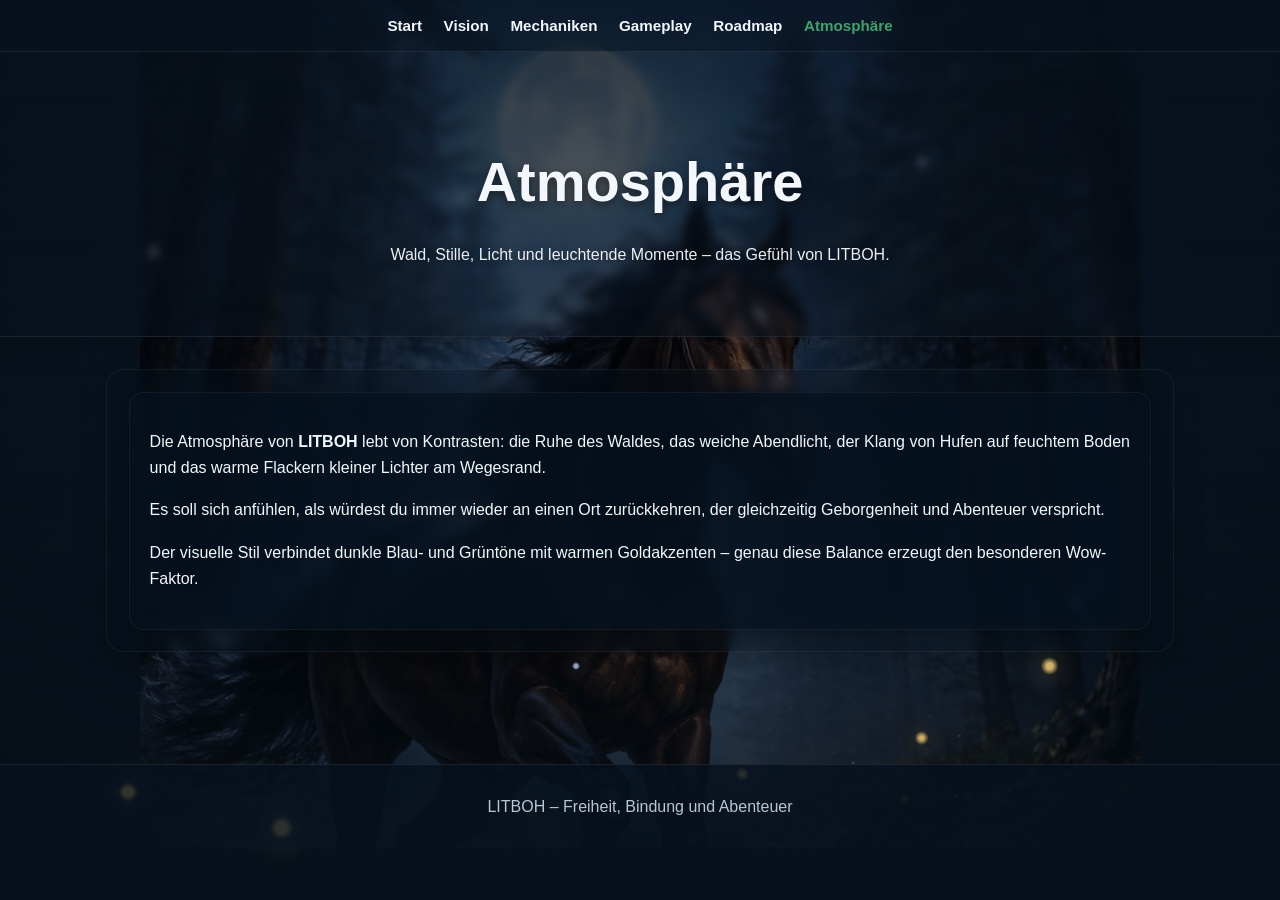
==== docs/atmosphaere.html @ df98fb60 "Add files via upload" ====
<!DOCTYPE html>
<html lang="de">
<head>
<meta charset="UTF-8">
<meta name="viewport" content="width=device-width, initial-scale=1.0">
<title>LITBOH – Atmosphäre</title>
<style>

:root {
  --accent: #3fa46a;
  --accent-hover: #2d7a4e;
  --text: #f3f7fb;
  --muted: #b7c6d3;
  --surface: rgba(7, 18, 30, 0.68);
  --surface-strong: rgba(7, 18, 30, 0.82);
  --border: rgba(255,255,255,0.08);
}

* { box-sizing: border-box; }
html, body { margin: 0; min-height: 100%; }
html { background: #07111b; }
body {
  font-family: "Segoe UI", Tahoma, Geneva, Verdana, sans-serif;
  color: var(--text);
  line-height: 1.65;
  position: relative;
  overflow-x: hidden;
  background:
    linear-gradient(rgba(6,14,22,0.22), rgba(6,14,22,0.72)),
    url("46186d34-40a3-486b-9bfc-bcadb65a34c5.png") center 12% / min(1000px, 92vw) auto no-repeat fixed,
    radial-gradient(circle at center, #102238 0%, #07111b 100%);
}

body::before {
  content: "";
  position: fixed;
  inset: 0;
  pointer-events: none;
  z-index: 0;
  background:
    radial-gradient(circle at 12% 28%, rgba(255,255,255,0.95) 0 1.8px, transparent 4px),
    radial-gradient(circle at 72% 18%, rgba(220,235,255,0.95) 0 2px, transparent 5px),
    radial-gradient(circle at 45% 74%, rgba(180,210,255,0.85) 0 1.8px, transparent 4px),
    radial-gradient(circle at 24% 63%, rgba(255,255,255,0.8) 0 1.5px, transparent 4px),
    radial-gradient(circle at 84% 67%, rgba(170,205,255,0.8) 0 2px, transparent 5px),
    radial-gradient(circle at 61% 42%, rgba(255,255,255,0.75) 0 1.5px, transparent 4px),
    radial-gradient(circle at 36% 22%, rgba(210,230,255,0.65) 0 1.5px, transparent 4px);
  filter: drop-shadow(0 0 10px rgba(220,235,255,0.7));
  animation: starsFloat 16s linear infinite alternate;
}

body::after {
  content: "";
  position: fixed;
  inset: 0;
  pointer-events: none;
  z-index: 0;
  background:
    radial-gradient(circle at 10% 88%, rgba(255,215,120,0.95) 0 4px, transparent 10px),
    radial-gradient(circle at 82% 74%, rgba(255,215,120,0.9) 0 3px, transparent 9px),
    radial-gradient(circle at 72% 82%, rgba(255,215,120,0.78) 0 2px, transparent 7px),
    radial-gradient(circle at 22% 92%, rgba(255,215,120,0.85) 0 5px, transparent 12px),
    radial-gradient(circle at 58% 86%, rgba(255,215,120,0.75) 0 2px, transparent 7px);
  filter: blur(0.2px) drop-shadow(0 0 14px rgba(255,200,90,0.8));
  animation: fireflies 7s ease-in-out infinite alternate;
}

@keyframes starsFloat {
  from { transform: translateY(0px); }
  to   { transform: translateY(-18px); }
}
@keyframes fireflies {
  0% { opacity: .55; }
  50% { opacity: 1; }
  100% { opacity: .7; }
}

nav, header, main, footer { position: relative; z-index: 1; }
nav {
  display: flex;
  flex-wrap: wrap;
  justify-content: center;
  gap: 1.35rem;
  background: rgba(8,18,30,.84);
  backdrop-filter: blur(7px);
  -webkit-backdrop-filter: blur(7px);
  padding: .8rem 1rem;
  position: sticky;
  top: 0;
  z-index: 50;
  border-bottom: 1px solid var(--border);
}
nav a {
  color: var(--text);
  text-decoration: none;
  font-weight: 600;
  font-size: .95rem;
  transition: color .2s ease;
}
nav a:hover, nav a.active { color: var(--accent); }

header {
  text-align: center;
  padding: 5.3rem 1rem 4.2rem;
  background: linear-gradient(to bottom, rgba(8,18,30,.72), rgba(8,18,30,.42));
  backdrop-filter: blur(5px);
  -webkit-backdrop-filter: blur(5px);
  border-bottom: 1px solid var(--border);
  box-shadow: 0 10px 28px rgba(0,0,0,.22);
}
header h1 {
  margin: 0;
  font-size: clamp(2.4rem, 5vw, 3.5rem);
  text-shadow: 0 3px 10px rgba(0,0,0,.55);
}
header p {
  margin: .85rem auto 0;
  max-width: 760px;
  opacity: .96;
  text-shadow: 0 2px 8px rgba(0,0,0,.55);
}
.btn {
  display: inline-block;
  background: var(--accent);
  color: #fff;
  padding: .75rem 1.35rem;
  border-radius: 9px;
  font-weight: 700;
  text-decoration: none;
  transition: background-color .2s ease, transform .2s ease;
}
.btn:hover { background: var(--accent-hover); transform: translateY(-1px); }
.header-actions { margin-top: 1.25rem; }

main {
  max-width: 1100px;
  margin: 0 auto;
  padding: 2rem 1rem 3rem;
}
.section {
  margin-bottom: 2rem;
  background: rgba(8,18,30,.36);
  border: 1px solid rgba(255,255,255,.06);
  border-radius: 18px;
  padding: 1.35rem;
  backdrop-filter: blur(6px);
  -webkit-backdrop-filter: blur(6px);
  box-shadow: 0 10px 30px rgba(0,0,0,.22);
}
.section h2 {
  margin: 0 0 1rem;
  text-shadow: 0 2px 8px rgba(0,0,0,.45);
}
.card {
  background: var(--surface);
  border: 1px solid rgba(255,255,255,.05);
  border-radius: 14px;
  padding: 1.25rem;
  box-shadow: 0 8px 24px rgba(0,0,0,.32);
  margin-bottom: 1rem;
  backdrop-filter: blur(8px);
  -webkit-backdrop-filter: blur(8px);
}
.card:last-child { margin-bottom: 0; }
.card h3 { margin-top: 0; }
.muted { color: var(--muted); }
.list-tight { margin: 0; padding-left: 1.2rem; }
.list-tight li { margin: .35rem 0; }
footer {
  background: var(--surface-strong);
  color: var(--muted);
  padding: 1.8rem 1rem;
  text-align: center;
  margin-top: 2rem;
  border-top: 1px solid var(--border);
}

@media (max-width: 700px) {
  body {
    background:
      linear-gradient(rgba(6,14,22,0.22), rgba(6,14,22,0.78)),
      url("46186d34-40a3-486b-9bfc-bcadb65a34c5.png") center 10% / 95vw auto no-repeat scroll,
      radial-gradient(circle at center, #102238 0%, #07111b 100%);
  }
  nav { gap: .9rem; font-size: .9rem; }
  header { padding: 4.2rem 1rem 3.4rem; }
  .section { padding: 1rem; }
  .card { padding: 1rem; }
}

</style>
</head>
<body>

<nav>
<a href="index.html" >Start</a>
<a href="vision.html" >Vision</a>
<a href="mechaniken.html" >Mechaniken</a>
<a href="gameplay-loop.html" >Gameplay</a>
<a href="roadmap.html" >Roadmap</a>
<a href="atmosphaere.html" class="active">Atmosphäre</a>
</nav>
<header>
  <h1>Atmosphäre</h1>
  <p>Wald, Stille, Licht und leuchtende Momente – das Gefühl von LITBOH.</p>
  
</header>
<main>
<section class="section"><div class="card">
<p>Die Atmosphäre von <strong>LITBOH</strong> lebt von Kontrasten: die Ruhe des Waldes, das weiche Abendlicht, der Klang von Hufen auf feuchtem Boden und das warme Flackern kleiner Lichter am Wegesrand.</p>
<p>Es soll sich anfühlen, als würdest du immer wieder an einen Ort zurückkehren, der gleichzeitig Geborgenheit und Abenteuer verspricht.</p>
<p>Der visuelle Stil verbindet dunkle Blau- und Grüntöne mit warmen Goldakzenten – genau diese Balance erzeugt den besonderen Wow-Faktor.</p>
</div></section>
</main>
<footer>LITBOH – Freiheit, Bindung und Abenteuer</footer>
</body>
</html>
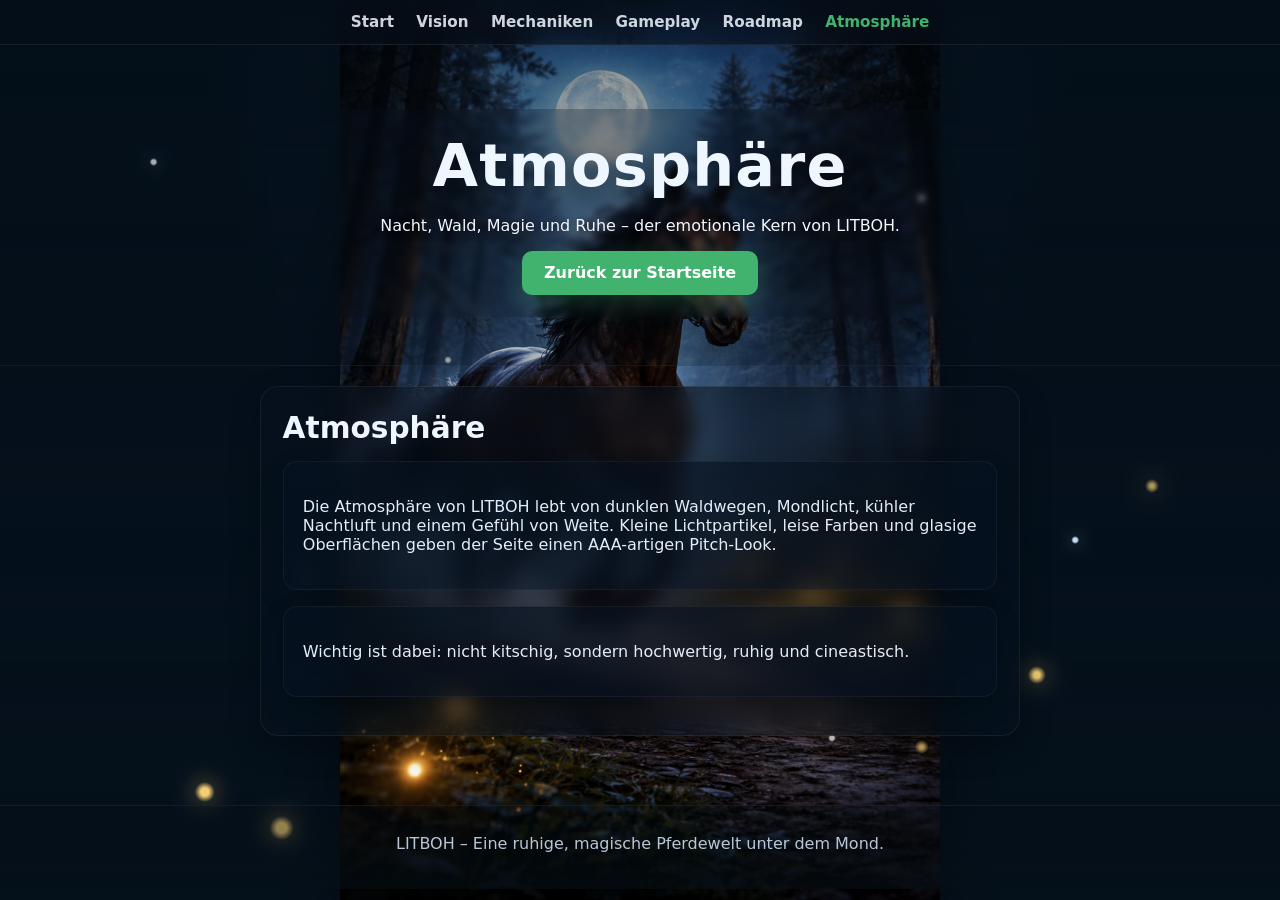
==== commit 1c0669d9: "Add files via upload" ====
--- a/docs/atmosphaere.html
+++ b/docs/atmosphaere.html
@@ -5,213 +5,191 @@
 <meta name="viewport" content="width=device-width, initial-scale=1.0">
 <title>LITBOH – Atmosphäre</title>
 <style>
-
-:root {
-  --accent: #3fa46a;
-  --accent-hover: #2d7a4e;
-  --text: #f3f7fb;
-  --muted: #b7c6d3;
-  --surface: rgba(7, 18, 30, 0.68);
-  --surface-strong: rgba(7, 18, 30, 0.82);
-  --border: rgba(255,255,255,0.08);
+:root{
+  --bg-top:#04101d;
+  --bg-bottom:#071726;
+  --panel:rgba(7,18,30,.62);
+  --panel-strong:rgba(7,18,30,.78);
+  --line:rgba(255,255,255,.08);
+  --text:#eef6ff;
+  --muted:#b8c7d7;
+  --accent:#41b36f;
+  --accent-hover:#32915a;
+  --glow:rgba(180,220,255,.35);
 }
-
-* { box-sizing: border-box; }
-html, body { margin: 0; min-height: 100%; }
-html { background: #07111b; }
-body {
-  font-family: "Segoe UI", Tahoma, Geneva, Verdana, sans-serif;
-  color: var(--text);
-  line-height: 1.65;
-  position: relative;
-  overflow-x: hidden;
+*{box-sizing:border-box}
+html,body{margin:0;padding:0;min-height:100%}
+body{
+  font-family:"Segoe UI",system-ui,-apple-system,sans-serif;
+  color:var(--text);
   background:
-    linear-gradient(rgba(6,14,22,0.22), rgba(6,14,22,0.72)),
-    url("46186d34-40a3-486b-9bfc-bcadb65a34c5.png") center 12% / min(1000px, 92vw) auto no-repeat fixed,
-    radial-gradient(circle at center, #102238 0%, #07111b 100%);
+    radial-gradient(ellipse at top, rgba(33,69,111,.30), transparent 48%),
+    linear-gradient(180deg,var(--bg-top) 0%, var(--bg-bottom) 100%);
+  overflow-x:hidden;
+  position:relative;
 }
-
-body::before {
-  content: "";
-  position: fixed;
-  inset: 0;
-  pointer-events: none;
-  z-index: 0;
+/* deep forest atmosphere */
+body::before{
+  content:"";
+  position:fixed;
+  inset:0;
+  pointer-events:none;
+  z-index:-3;
   background:
-    radial-gradient(circle at 12% 28%, rgba(255,255,255,0.95) 0 1.8px, transparent 4px),
-    radial-gradient(circle at 72% 18%, rgba(220,235,255,0.95) 0 2px, transparent 5px),
-    radial-gradient(circle at 45% 74%, rgba(180,210,255,0.85) 0 1.8px, transparent 4px),
-    radial-gradient(circle at 24% 63%, rgba(255,255,255,0.8) 0 1.5px, transparent 4px),
-    radial-gradient(circle at 84% 67%, rgba(170,205,255,0.8) 0 2px, transparent 5px),
-    radial-gradient(circle at 61% 42%, rgba(255,255,255,0.75) 0 1.5px, transparent 4px),
-    radial-gradient(circle at 36% 22%, rgba(210,230,255,0.65) 0 1.5px, transparent 4px);
-  filter: drop-shadow(0 0 10px rgba(220,235,255,0.7));
-  animation: starsFloat 16s linear infinite alternate;
+    radial-gradient(circle at 50% 18%, rgba(190,220,255,.22), transparent 18%),
+    radial-gradient(circle at 50% 62%, rgba(120,170,235,.11), transparent 28%),
+    linear-gradient(180deg, rgba(0,0,0,.06), rgba(0,0,0,.30));
 }
-
-body::after {
-  content: "";
-  position: fixed;
-  inset: 0;
-  pointer-events: none;
-  z-index: 0;
+/* horse artwork shown fully, not cropped */
+body::after{
+  content:"";
+  position:fixed;
+  inset:0;
+  pointer-events:none;
+  z-index:-2;
   background:
-    radial-gradient(circle at 10% 88%, rgba(255,215,120,0.95) 0 4px, transparent 10px),
-    radial-gradient(circle at 82% 74%, rgba(255,215,120,0.9) 0 3px, transparent 9px),
-    radial-gradient(circle at 72% 82%, rgba(255,215,120,0.78) 0 2px, transparent 7px),
-    radial-gradient(circle at 22% 92%, rgba(255,215,120,0.85) 0 5px, transparent 12px),
-    radial-gradient(circle at 58% 86%, rgba(255,215,120,0.75) 0 2px, transparent 7px);
-  filter: blur(0.2px) drop-shadow(0 0 14px rgba(255,200,90,0.8));
-  animation: fireflies 7s ease-in-out infinite alternate;
+    url("46186d34-40a3-486b-9bfc-bcadb65a34c5.png") center top / contain no-repeat;
+  opacity:.98;
+  filter: drop-shadow(0 18px 30px rgba(0,0,0,.45));
 }
-
-@keyframes starsFloat {
-  from { transform: translateY(0px); }
-  to   { transform: translateY(-18px); }
+/* stars */
+html::before,
+html::after{
+  content:"";
+  position:fixed;
+  inset:0;
+  pointer-events:none;
+  z-index:-1;
 }
-@keyframes fireflies {
-  0% { opacity: .55; }
-  50% { opacity: 1; }
-  100% { opacity: .7; }
+html::before{
+  background:
+    radial-gradient(circle at 12% 18%, rgba(255,255,255,.95) 0 2px, transparent 4px),
+    radial-gradient(circle at 24% 64%, rgba(210,232,255,.95) 0 2px, transparent 4px),
+    radial-gradient(circle at 72% 22%, rgba(255,255,255,.95) 0 2px, transparent 4px),
+    radial-gradient(circle at 84% 60%, rgba(210,232,255,.95) 0 2px, transparent 4px),
+    radial-gradient(circle at 65% 82%, rgba(255,255,255,.9) 0 2px, transparent 4px),
+    radial-gradient(circle at 35% 40%, rgba(255,255,255,.75) 0 1.5px, transparent 4px);
+  filter:drop-shadow(0 0 8px rgba(220,235,255,.65));
+  animation:starsDrift 14s ease-in-out infinite alternate;
 }
-
-nav, header, main, footer { position: relative; z-index: 1; }
-nav {
-  display: flex;
-  flex-wrap: wrap;
-  justify-content: center;
-  gap: 1.35rem;
-  background: rgba(8,18,30,.84);
-  backdrop-filter: blur(7px);
-  -webkit-backdrop-filter: blur(7px);
-  padding: .8rem 1rem;
-  position: sticky;
-  top: 0;
-  z-index: 50;
-  border-bottom: 1px solid var(--border);
+html::after{
+  background:
+    radial-gradient(circle at 16% 88%, rgba(255,215,120,.95) 0 4px, transparent 10px),
+    radial-gradient(circle at 81% 75%, rgba(255,215,120,.9) 0 3px, transparent 9px),
+    radial-gradient(circle at 72% 83%, rgba(255,215,120,.75) 0 2px, transparent 7px),
+    radial-gradient(circle at 22% 92%, rgba(255,215,120,.85) 0 5px, transparent 12px),
+    radial-gradient(circle at 90% 54%, rgba(255,215,120,.65) 0 2px, transparent 7px);
+  filter: blur(.15px) drop-shadow(0 0 12px rgba(255,210,110,.9));
+  animation:fireflies 6.5s ease-in-out infinite alternate;
 }
-nav a {
-  color: var(--text);
-  text-decoration: none;
-  font-weight: 600;
-  font-size: .95rem;
-  transition: color .2s ease;
+@keyframes starsDrift{from{transform:translateY(0)}to{transform:translateY(-18px)}}
+@keyframes fireflies{0%{opacity:.55}50%{opacity:1}100%{opacity:.72}}
+nav{
+  position:sticky;top:0;z-index:20;
+  display:flex;justify-content:center;gap:1.4rem;flex-wrap:wrap;
+  padding:.8rem 1rem;
+  background:linear-gradient(180deg, rgba(5,14,24,.88), rgba(5,14,24,.72));
+  backdrop-filter:blur(10px);
+  border-bottom:1px solid var(--line);
 }
-nav a:hover, nav a.active { color: var(--accent); }
-
-header {
-  text-align: center;
-  padding: 5.3rem 1rem 4.2rem;
-  background: linear-gradient(to bottom, rgba(8,18,30,.72), rgba(8,18,30,.42));
-  backdrop-filter: blur(5px);
-  -webkit-backdrop-filter: blur(5px);
-  border-bottom: 1px solid var(--border);
-  box-shadow: 0 10px 28px rgba(0,0,0,.22);
+nav a{color:var(--text);text-decoration:none;font-weight:700;font-size:.95rem;opacity:.86}
+nav a.active,nav a:hover{color:var(--accent);opacity:1}
+header{
+  position:relative;z-index:1;
+  min-height:34svh;
+  display:flex;align-items:center;justify-content:center;
+  text-align:center;
+  padding:4rem 1rem 3rem;
+  background:linear-gradient(180deg, rgba(6,16,24,.36), rgba(6,16,24,.22));
+  border-bottom:1px solid rgba(255,255,255,.05);
 }
-header h1 {
-  margin: 0;
-  font-size: clamp(2.4rem, 5vw, 3.5rem);
-  text-shadow: 0 3px 10px rgba(0,0,0,.55);
+.hero-inner{
+  width:min(760px, 92vw);
+  padding:1.4rem 1rem;
+  border-radius:18px;
+  background:linear-gradient(180deg, rgba(7,18,30,.28), rgba(7,18,30,.14));
+  backdrop-filter:blur(3px);
 }
-header p {
-  margin: .85rem auto 0;
-  max-width: 760px;
-  opacity: .96;
-  text-shadow: 0 2px 8px rgba(0,0,0,.55);
+header h1{margin:0;font-size:clamp(2.3rem,4.6vw,4rem);letter-spacing:.02em;text-shadow:0 6px 24px rgba(0,0,0,.46)}
+header p{margin:1rem auto 0;max-width:780px;color:#f2f7fd;text-shadow:0 2px 8px rgba(0,0,0,.55)}
+.btn{
+  display:inline-block;margin-top:1rem;padding:.78rem 1.35rem;border-radius:10px;
+  background:var(--accent);color:#fff;text-decoration:none;font-weight:700;
+  box-shadow:0 8px 24px rgba(65,179,111,.26);
 }
-.btn {
-  display: inline-block;
-  background: var(--accent);
-  color: #fff;
-  padding: .75rem 1.35rem;
-  border-radius: 9px;
-  font-weight: 700;
-  text-decoration: none;
-  transition: background-color .2s ease, transform .2s ease;
+.btn:hover{background:var(--accent-hover)}
+main{position:relative;z-index:1;max-width:1160px;margin:0 auto;padding:1.25rem 1rem 3rem}
+.section{
+  margin:0 auto 1.35rem;
+  width:min(760px, 96vw);
+  background:linear-gradient(180deg, rgba(7,18,30,.58), rgba(7,18,30,.48));
+  border:1px solid rgba(255,255,255,.06);
+  border-radius:18px;
+  padding:1.35rem;
+  backdrop-filter:blur(10px);
+  box-shadow:0 12px 30px rgba(0,0,0,.28);
 }
-.btn:hover { background: var(--accent-hover); transform: translateY(-1px); }
-.header-actions { margin-top: 1.25rem; }
-
-main {
-  max-width: 1100px;
-  margin: 0 auto;
-  padding: 2rem 1rem 3rem;
+.section h2{margin:.1rem 0 1rem;font-size:1.85rem}
+.card{
+  background:linear-gradient(180deg, rgba(6,18,32,.66), rgba(6,18,32,.56));
+  border:1px solid rgba(255,255,255,.05);
+  border-radius:14px;
+  padding:1.2rem;
+  margin-bottom:1rem;
+  box-shadow:0 10px 24px rgba(0,0,0,.22);
 }
-.section {
-  margin-bottom: 2rem;
-  background: rgba(8,18,30,.36);
-  border: 1px solid rgba(255,255,255,.06);
-  border-radius: 18px;
-  padding: 1.35rem;
-  backdrop-filter: blur(6px);
-  -webkit-backdrop-filter: blur(6px);
-  box-shadow: 0 10px 30px rgba(0,0,0,.22);
+.card h3{margin:.1rem 0 .55rem}
+.card p, .section p, .section li{color:var(--text);opacity:.96}
+.lead{color:var(--muted)}
+footer{
+  position:relative;z-index:1;
+  text-align:center;padding:1.75rem 1rem 2.25rem;color:var(--muted);
+  background:linear-gradient(180deg, rgba(6,16,24,.28), rgba(6,16,24,.56));
+  border-top:1px solid rgba(255,255,255,.05);
 }
-.section h2 {
-  margin: 0 0 1rem;
-  text-shadow: 0 2px 8px rgba(0,0,0,.45);
+.list{padding-left:1.2rem;margin:.5rem 0}
+@media (max-width: 900px){
+  body::after{background-position:center 44px;background-size:min(118vw, 780px) auto;opacity:.95}
+  header{min-height:30svh;padding-top:3.4rem}
 }
-.card {
-  background: var(--surface);
-  border: 1px solid rgba(255,255,255,.05);
-  border-radius: 14px;
-  padding: 1.25rem;
-  box-shadow: 0 8px 24px rgba(0,0,0,.32);
-  margin-bottom: 1rem;
-  backdrop-filter: blur(8px);
-  -webkit-backdrop-filter: blur(8px);
+@media (max-width: 700px){
+  body::after{
+    background-position:center 58px;
+    background-size:112vw auto;
+    opacity:.96;
+  }
+  nav{gap:.85rem;font-size:.88rem}
+  header{padding:3rem .9rem 2rem;min-height:28svh}
+  .hero-inner{padding:1rem .8rem}
+  .section{width:min(94vw,760px);padding:1rem}
 }
-.card:last-child { margin-bottom: 0; }
-.card h3 { margin-top: 0; }
-.muted { color: var(--muted); }
-.list-tight { margin: 0; padding-left: 1.2rem; }
-.list-tight li { margin: .35rem 0; }
-footer {
-  background: var(--surface-strong);
-  color: var(--muted);
-  padding: 1.8rem 1rem;
-  text-align: center;
-  margin-top: 2rem;
-  border-top: 1px solid var(--border);
-}
-
-@media (max-width: 700px) {
-  body {
-    background:
-      linear-gradient(rgba(6,14,22,0.22), rgba(6,14,22,0.78)),
-      url("46186d34-40a3-486b-9bfc-bcadb65a34c5.png") center 10% / 95vw auto no-repeat scroll,
-      radial-gradient(circle at center, #102238 0%, #07111b 100%);
-  }
-  nav { gap: .9rem; font-size: .9rem; }
-  header { padding: 4.2rem 1rem 3.4rem; }
-  .section { padding: 1rem; }
-  .card { padding: 1rem; }
-}
-
 </style>
 </head>
 <body>
-
 <nav>
-<a href="index.html" >Start</a>
-<a href="vision.html" >Vision</a>
-<a href="mechaniken.html" >Mechaniken</a>
-<a href="gameplay-loop.html" >Gameplay</a>
-<a href="roadmap.html" >Roadmap</a>
+<a href="index.html" class="">Start</a>
+<a href="vision.html" class="">Vision</a>
+<a href="mechaniken.html" class="">Mechaniken</a>
+<a href="gameplay-loop.html" class="">Gameplay</a>
+<a href="roadmap.html" class="">Roadmap</a>
 <a href="atmosphaere.html" class="active">Atmosphäre</a>
 </nav>
 <header>
-  <h1>Atmosphäre</h1>
-  <p>Wald, Stille, Licht und leuchtende Momente – das Gefühl von LITBOH.</p>
-  
+  <div class="hero-inner">
+    <h1>Atmosphäre</h1>
+    <p>Nacht, Wald, Magie und Ruhe – der emotionale Kern von LITBOH.</p>
+    <a href="index.html" class="btn">Zurück zur Startseite</a>
+  </div>
 </header>
 <main>
-<section class="section"><div class="card">
-<p>Die Atmosphäre von <strong>LITBOH</strong> lebt von Kontrasten: die Ruhe des Waldes, das weiche Abendlicht, der Klang von Hufen auf feuchtem Boden und das warme Flackern kleiner Lichter am Wegesrand.</p>
-<p>Es soll sich anfühlen, als würdest du immer wieder an einen Ort zurückkehren, der gleichzeitig Geborgenheit und Abenteuer verspricht.</p>
-<p>Der visuelle Stil verbindet dunkle Blau- und Grüntöne mit warmen Goldakzenten – genau diese Balance erzeugt den besonderen Wow-Faktor.</p>
-</div></section>
+
+<section class="section">
+  <h2>Atmosphäre</h2>
+  <div class="card"><p>Die Atmosphäre von LITBOH lebt von dunklen Waldwegen, Mondlicht, kühler Nachtluft und einem Gefühl von Weite. Kleine Lichtpartikel, leise Farben und glasige Oberflächen geben der Seite einen AAA-artigen Pitch-Look.</p></div>
+  <div class="card"><p>Wichtig ist dabei: nicht kitschig, sondern hochwertig, ruhig und cineastisch.</p></div>
+</section>
+
 </main>
-<footer>LITBOH – Freiheit, Bindung und Abenteuer</footer>
+<footer>LITBOH – Eine ruhige, magische Pferdewelt unter dem Mond.</footer>
 </body>
 </html>
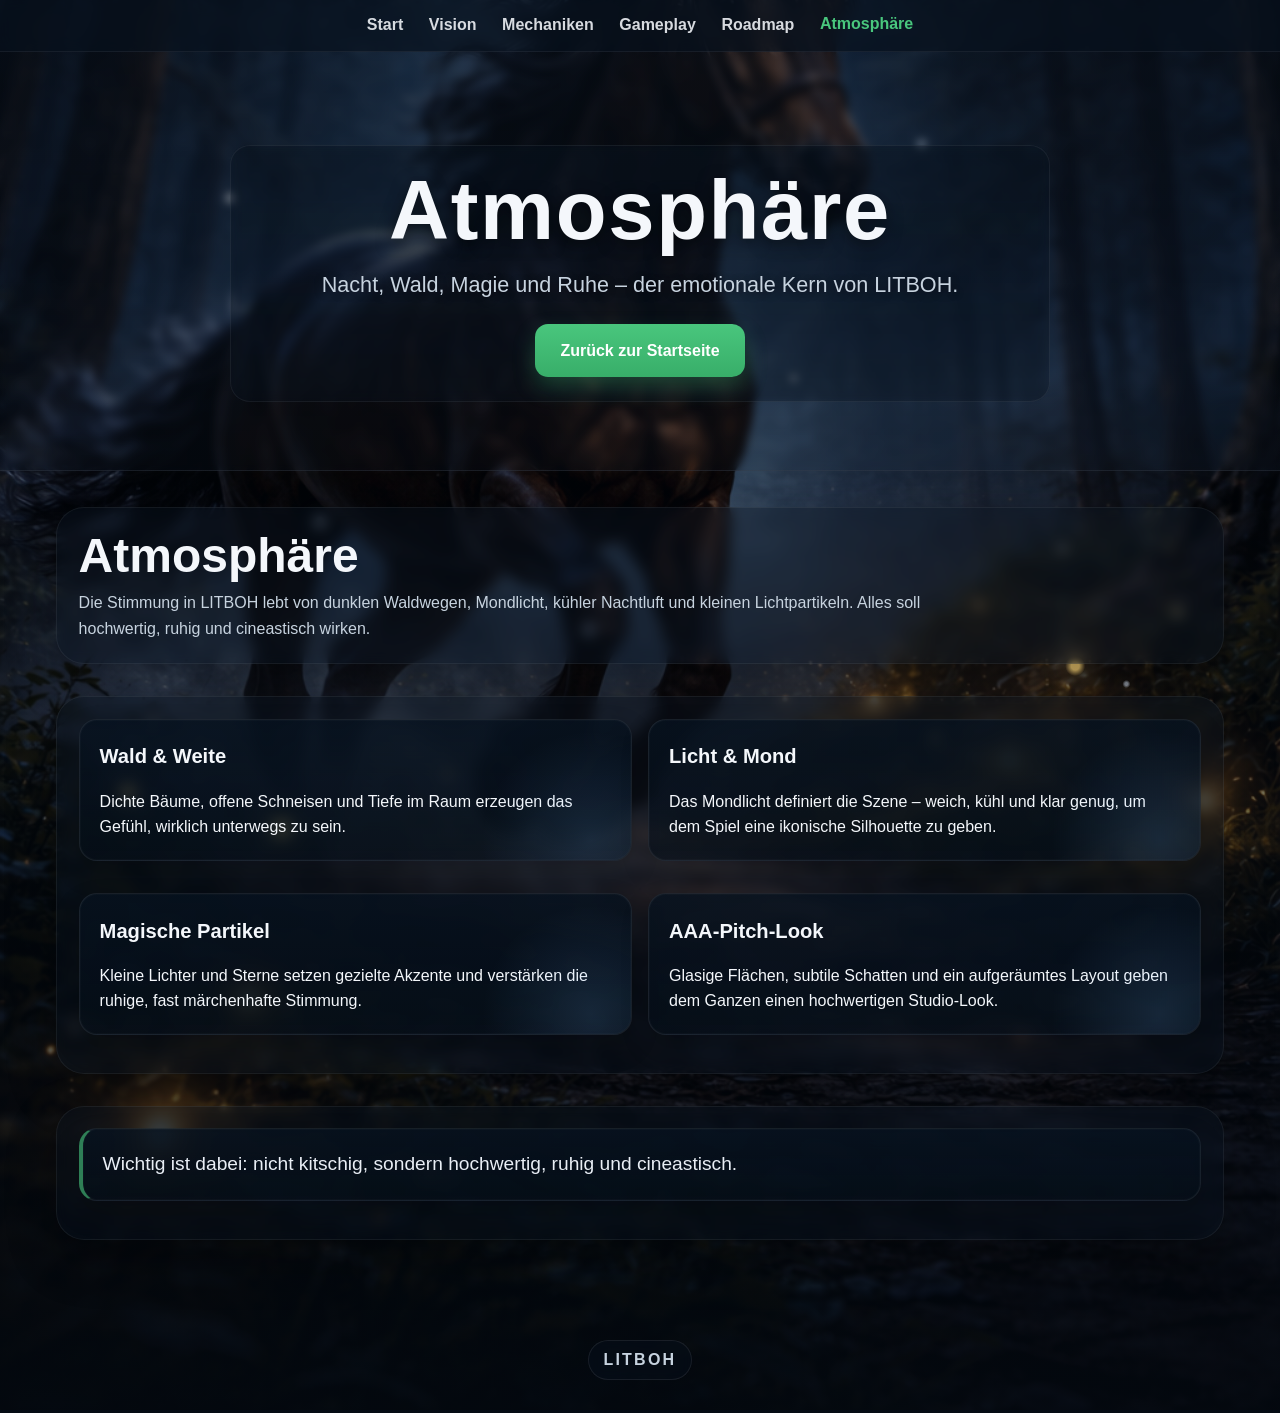
==== commit 2954e8ac: "Add files via upload" ====
--- a/docs/atmosphaere.html
+++ b/docs/atmosphaere.html
@@ -5,191 +5,474 @@
 <meta name="viewport" content="width=device-width, initial-scale=1.0">
 <title>LITBOH – Atmosphäre</title>
 <style>
+
 :root{
-  --bg-top:#04101d;
-  --bg-bottom:#071726;
-  --panel:rgba(7,18,30,.62);
-  --panel-strong:rgba(7,18,30,.78);
-  --line:rgba(255,255,255,.08);
-  --text:#eef6ff;
-  --muted:#b8c7d7;
-  --accent:#41b36f;
-  --accent-hover:#32915a;
-  --glow:rgba(180,220,255,.35);
-}
+  --bg-top: rgba(5,12,22,0.22);
+  --bg-bottom: rgba(4,10,18,0.78);
+  --surface: rgba(8,18,30,0.62);
+  --surface-strong: rgba(7,15,26,0.82);
+  --border: rgba(255,255,255,0.08);
+  --text: #f4f7fb;
+  --muted: #c7d3df;
+  --accent: #49c67d;
+  --accent-hover: #2f9a5e;
+  --glow-blue: rgba(120,185,255,0.14);
+  --glow-gold: rgba(255,214,120,0.18);
+  --shadow: 0 18px 50px rgba(0,0,0,0.30);
+}
+
 *{box-sizing:border-box}
-html,body{margin:0;padding:0;min-height:100%}
+html,body{margin:0;min-height:100%}
+html{scroll-behavior:smooth}
+
 body{
-  font-family:"Segoe UI",system-ui,-apple-system,sans-serif;
+  font-family: "Segoe UI", Tahoma, Geneva, Verdana, sans-serif;
   color:var(--text);
+  line-height:1.6;
+  overflow-x:hidden;
   background:
-    radial-gradient(ellipse at top, rgba(33,69,111,.30), transparent 48%),
-    linear-gradient(180deg,var(--bg-top) 0%, var(--bg-bottom) 100%);
-  overflow-x:hidden;
+    linear-gradient(var(--bg-top), var(--bg-bottom)),
+    url("46186d34-40a3-486b-9bfc-bcadb65a34c5.png") center center / cover no-repeat fixed;
+  background-color:#07111c;
   position:relative;
 }
-/* deep forest atmosphere */
-body::before{
-  content:"";
-  position:fixed;
-  inset:0;
-  pointer-events:none;
-  z-index:-3;
-  background:
-    radial-gradient(circle at 50% 18%, rgba(190,220,255,.22), transparent 18%),
-    radial-gradient(circle at 50% 62%, rgba(120,170,235,.11), transparent 28%),
-    linear-gradient(180deg, rgba(0,0,0,.06), rgba(0,0,0,.30));
-}
-/* horse artwork shown fully, not cropped */
+
+/* mobile-friendly background handling */
+@media (max-width: 900px){
+  body{
+    background:
+      linear-gradient(rgba(5,12,22,0.28), rgba(4,10,18,0.82)),
+      url("46186d34-40a3-486b-9bfc-bcadb65a34c5.png") center center / cover no-repeat scroll;
+  }
+}
+
+/* parallax overlay layers */
+body::before,
 body::after{
   content:"";
   position:fixed;
   inset:0;
   pointer-events:none;
-  z-index:-2;
+  z-index:0;
+}
+
+body::before{
   background:
-    url("46186d34-40a3-486b-9bfc-bcadb65a34c5.png") center top / contain no-repeat;
-  opacity:.98;
-  filter: drop-shadow(0 18px 30px rgba(0,0,0,.45));
-}
-/* stars */
-html::before,
-html::after{
+    radial-gradient(circle at 18% 22%, rgba(255,255,255,0.95) 0 2px, transparent 6px),
+    radial-gradient(circle at 72% 16%, rgba(220,235,255,0.85) 0 2px, transparent 6px),
+    radial-gradient(circle at 46% 70%, rgba(190,215,255,0.75) 0 2px, transparent 6px),
+    radial-gradient(circle at 83% 61%, rgba(255,255,255,0.65) 0 1.5px, transparent 5px),
+    radial-gradient(circle at 25% 58%, rgba(205,225,255,0.8) 0 2px, transparent 6px),
+    radial-gradient(circle at 62% 42%, rgba(255,255,255,0.7) 0 1.5px, transparent 5px),
+    radial-gradient(circle at 12% 80%, rgba(255,255,255,0.5) 0 1.5px, transparent 4px),
+    radial-gradient(circle at 88% 76%, rgba(220,235,255,0.6) 0 1.5px, transparent 4px);
+  filter: drop-shadow(0 0 12px rgba(210,230,255,0.8));
+  animation: starsDrift 18s linear infinite alternate, starsPulse 5.5s ease-in-out infinite;
+  opacity:.95;
+}
+
+body::after{
+  background:
+    radial-gradient(circle at 10% 88%, rgba(255,215,120,0.96) 0 5px, transparent 12px),
+    radial-gradient(circle at 84% 74%, rgba(255,215,120,0.88) 0 4px, transparent 10px),
+    radial-gradient(circle at 73% 82%, rgba(255,215,120,0.72) 0 2px, transparent 7px),
+    radial-gradient(circle at 22% 92%, rgba(255,215,120,0.84) 0 6px, transparent 14px),
+    radial-gradient(circle at 92% 68%, rgba(255,230,160,0.60) 0 2px, transparent 6px),
+    radial-gradient(circle at 35% 86%, rgba(255,215,120,0.45) 0 3px, transparent 8px);
+  filter: blur(.2px) drop-shadow(0 0 16px rgba(255,200,90,0.82));
+  animation: firefliesFloat 9s ease-in-out infinite alternate, firefliesBlink 4.8s ease-in-out infinite;
+  opacity:.95;
+}
+
+@keyframes starsDrift{
+  from{transform:translate3d(0,0,0)}
+  to{transform:translate3d(0,-24px,0)}
+}
+@keyframes starsPulse{
+  0%,100%{opacity:.72}
+  50%{opacity:1}
+}
+@keyframes firefliesFloat{
+  from{transform:translate3d(0,0,0)}
+  to{transform:translate3d(10px,-18px,0)}
+}
+@keyframes firefliesBlink{
+  0%,100%{opacity:.45}
+  50%{opacity:1}
+}
+
+/* subtle parallax wrapper */
+.parallax{
+  transform: translateZ(0);
+  will-change: transform;
+}
+
+nav, header, main, footer{position:relative; z-index:1}
+
+nav{
+  display:flex;
+  flex-wrap:wrap;
+  justify-content:center;
+  gap:1.6rem;
+  background:rgba(8,18,30,.82);
+  padding:.78rem 1rem;
+  position:sticky;
+  top:0;
+  z-index:30;
+  border-bottom:1px solid rgba(255,255,255,.06);
+  backdrop-filter:blur(8px);
+  -webkit-backdrop-filter:blur(8px);
+}
+nav a{
+  color:var(--text);
+  text-decoration:none;
+  font-weight:700;
+  opacity:.88;
+  transition:opacity .18s, color .18s, transform .18s;
+}
+nav a:hover, nav a.active{
+  color:var(--accent);
+  opacity:1;
+  transform:translateY(-1px);
+}
+
+header{
+  padding:5.8rem 1rem 4.3rem;
+  text-align:center;
+  background:linear-gradient(to bottom, rgba(10,20,32,.48), rgba(10,20,32,.22));
+  backdrop-filter:blur(4px);
+  -webkit-backdrop-filter:blur(4px);
+  border-bottom:1px solid rgba(255,255,255,.07);
+  box-shadow:0 10px 30px rgba(0,0,0,.18);
+}
+.hero-panel{
+  max-width:820px;
+  margin:0 auto;
+  padding:1.45rem 1.25rem;
+  background:rgba(9,20,32,.22);
+  border:1px solid rgba(255,255,255,.06);
+  border-radius:20px;
+  backdrop-filter:blur(5px);
+  -webkit-backdrop-filter:blur(5px);
+}
+header h1{
+  margin:0;
+  font-size:clamp(2.8rem, 7vw, 5.2rem);
+  line-height:1;
+  letter-spacing:.02em;
+  text-shadow:0 4px 16px rgba(0,0,0,.55);
+}
+header p{
+  margin:1rem auto 0;
+  max-width:760px;
+  color:var(--muted);
+  font-size:clamp(1rem, 2vw, 1.35rem);
+  text-shadow:0 2px 8px rgba(0,0,0,.48);
+}
+.hero-actions{margin-top:1.35rem}
+
+.btn{
+  display:inline-block;
+  background:linear-gradient(180deg, var(--accent), #38ae69);
+  color:#fff;
+  padding:.86rem 1.6rem;
+  border-radius:13px;
+  font-weight:800;
+  text-decoration:none;
+  transition:transform .18s, box-shadow .18s, background .18s;
+  box-shadow:0 10px 22px rgba(73,198,125,.28);
+}
+.btn:hover{
+  background:linear-gradient(180deg, #56d28c, var(--accent-hover));
+  transform:translateY(-2px);
+  box-shadow:0 14px 26px rgba(73,198,125,.36);
+}
+
+main{
+  max-width:1200px;
+  margin:2.25rem auto 0;
+  padding:0 1rem 3rem;
+}
+
+.section-shell{
+  margin-bottom:2rem;
+  background:rgba(9,20,32,.38);
+  border:1px solid rgba(255,255,255,.06);
+  border-radius:28px;
+  padding:1.35rem;
+  backdrop-filter:blur(7px);
+  -webkit-backdrop-filter:blur(7px);
+  box-shadow:var(--shadow);
+}
+.section-title{
+  margin:0 0 .55rem;
+  font-size:clamp(1.95rem, 4vw, 3rem);
+  line-height:1.08;
+}
+.section-lead{
+  margin:0;
+  color:var(--muted);
+  max-width:880px;
+}
+
+.card{
+  background:linear-gradient(180deg, rgba(7,18,31,.82), rgba(5,14,24,.66));
+  border:1px solid var(--border);
+  border-radius:18px;
+  padding:1.25rem;
+  box-shadow:0 12px 28px rgba(0,0,0,.20), inset 0 0 0 1px rgba(255,255,255,.02);
+  margin-bottom:1rem;
+  transition:transform .22s ease, box-shadow .22s ease, border-color .22s ease;
+}
+.card:hover{
+  transform:translateY(-4px) scale(1.01);
+  box-shadow:0 18px 36px rgba(0,0,0,.28), 0 0 0 1px rgba(73,198,125,.10) inset;
+  border-color:rgba(73,198,125,.22);
+}
+.card h3{
+  margin:.05rem 0 .55rem;
+  font-size:1.26rem;
+}
+.card p:last-child{margin-bottom:0}
+
+.grid{
+  display:grid;
+  gap:1rem;
+}
+.grid.two{
+  grid-template-columns:repeat(2, minmax(0,1fr));
+}
+
+.feature{
+  position:relative;
+  overflow:hidden;
+}
+.feature::before{
   content:"";
-  position:fixed;
-  inset:0;
+  position:absolute;
+  width:220px;
+  height:220px;
+  right:-70px;
+  bottom:-90px;
+  background:radial-gradient(circle, var(--glow-blue), transparent 70%);
   pointer-events:none;
-  z-index:-1;
-}
-html::before{
-  background:
-    radial-gradient(circle at 12% 18%, rgba(255,255,255,.95) 0 2px, transparent 4px),
-    radial-gradient(circle at 24% 64%, rgba(210,232,255,.95) 0 2px, transparent 4px),
-    radial-gradient(circle at 72% 22%, rgba(255,255,255,.95) 0 2px, transparent 4px),
-    radial-gradient(circle at 84% 60%, rgba(210,232,255,.95) 0 2px, transparent 4px),
-    radial-gradient(circle at 65% 82%, rgba(255,255,255,.9) 0 2px, transparent 4px),
-    radial-gradient(circle at 35% 40%, rgba(255,255,255,.75) 0 1.5px, transparent 4px);
-  filter:drop-shadow(0 0 8px rgba(220,235,255,.65));
-  animation:starsDrift 14s ease-in-out infinite alternate;
-}
-html::after{
-  background:
-    radial-gradient(circle at 16% 88%, rgba(255,215,120,.95) 0 4px, transparent 10px),
-    radial-gradient(circle at 81% 75%, rgba(255,215,120,.9) 0 3px, transparent 9px),
-    radial-gradient(circle at 72% 83%, rgba(255,215,120,.75) 0 2px, transparent 7px),
-    radial-gradient(circle at 22% 92%, rgba(255,215,120,.85) 0 5px, transparent 12px),
-    radial-gradient(circle at 90% 54%, rgba(255,215,120,.65) 0 2px, transparent 7px);
-  filter: blur(.15px) drop-shadow(0 0 12px rgba(255,210,110,.9));
-  animation:fireflies 6.5s ease-in-out infinite alternate;
-}
-@keyframes starsDrift{from{transform:translateY(0)}to{transform:translateY(-18px)}}
-@keyframes fireflies{0%{opacity:.55}50%{opacity:1}100%{opacity:.72}}
-nav{
-  position:sticky;top:0;z-index:20;
-  display:flex;justify-content:center;gap:1.4rem;flex-wrap:wrap;
-  padding:.8rem 1rem;
-  background:linear-gradient(180deg, rgba(5,14,24,.88), rgba(5,14,24,.72));
-  backdrop-filter:blur(10px);
-  border-bottom:1px solid var(--line);
-}
-nav a{color:var(--text);text-decoration:none;font-weight:700;font-size:.95rem;opacity:.86}
-nav a.active,nav a:hover{color:var(--accent);opacity:1}
-header{
-  position:relative;z-index:1;
-  min-height:34svh;
-  display:flex;align-items:center;justify-content:center;
-  text-align:center;
-  padding:4rem 1rem 3rem;
-  background:linear-gradient(180deg, rgba(6,16,24,.36), rgba(6,16,24,.22));
-  border-bottom:1px solid rgba(255,255,255,.05);
-}
-.hero-inner{
-  width:min(760px, 92vw);
-  padding:1.4rem 1rem;
-  border-radius:18px;
-  background:linear-gradient(180deg, rgba(7,18,30,.28), rgba(7,18,30,.14));
-  backdrop-filter:blur(3px);
-}
-header h1{margin:0;font-size:clamp(2.3rem,4.6vw,4rem);letter-spacing:.02em;text-shadow:0 6px 24px rgba(0,0,0,.46)}
-header p{margin:1rem auto 0;max-width:780px;color:#f2f7fd;text-shadow:0 2px 8px rgba(0,0,0,.55)}
-.btn{
-  display:inline-block;margin-top:1rem;padding:.78rem 1.35rem;border-radius:10px;
-  background:var(--accent);color:#fff;text-decoration:none;font-weight:700;
-  box-shadow:0 8px 24px rgba(65,179,111,.26);
-}
-.btn:hover{background:var(--accent-hover)}
-main{position:relative;z-index:1;max-width:1160px;margin:0 auto;padding:1.25rem 1rem 3rem}
-.section{
-  margin:0 auto 1.35rem;
-  width:min(760px, 96vw);
-  background:linear-gradient(180deg, rgba(7,18,30,.58), rgba(7,18,30,.48));
+}
+
+.kpi{
+  display:flex;
+  align-items:flex-start;
+  gap:.95rem;
+}
+.kpi-badge{
+  width:44px;
+  height:44px;
+  flex:0 0 auto;
+  border-radius:13px;
+  display:grid;
+  place-items:center;
+  background:rgba(73,198,125,.16);
+  color:#b5f5ce;
+  border:1px solid rgba(73,198,125,.28);
+  font-weight:800;
+  box-shadow:inset 0 0 0 1px rgba(255,255,255,.02);
+}
+
+.loop-list{
+  display:grid;
+  gap:.9rem;
+}
+.loop-item{
+  display:flex;
+  align-items:flex-start;
+  gap:1rem;
+  background:linear-gradient(180deg, rgba(7,18,31,.78), rgba(5,14,24,.64));
   border:1px solid rgba(255,255,255,.06);
   border-radius:18px;
-  padding:1.35rem;
-  backdrop-filter:blur(10px);
-  box-shadow:0 12px 30px rgba(0,0,0,.28);
-}
-.section h2{margin:.1rem 0 1rem;font-size:1.85rem}
-.card{
-  background:linear-gradient(180deg, rgba(6,18,32,.66), rgba(6,18,32,.56));
-  border:1px solid rgba(255,255,255,.05);
-  border-radius:14px;
-  padding:1.2rem;
-  margin-bottom:1rem;
-  box-shadow:0 10px 24px rgba(0,0,0,.22);
-}
-.card h3{margin:.1rem 0 .55rem}
-.card p, .section p, .section li{color:var(--text);opacity:.96}
-.lead{color:var(--muted)}
+  padding:1rem;
+}
+.loop-number{
+  width:40px;
+  height:40px;
+  flex:0 0 auto;
+  border-radius:13px;
+  display:grid;
+  place-items:center;
+  background:rgba(73,198,125,.18);
+  border:1px solid rgba(73,198,125,.3);
+  color:#c1f7d6;
+  font-weight:800;
+}
+
+.roadmap{
+  display:grid;
+  gap:1rem;
+}
+.roadmap-step{
+  position:relative;
+  padding:1.12rem 1.1rem 1.15rem 1.18rem;
+  border-left:4px solid rgba(73,198,125,.66);
+  border-radius:18px;
+  background:linear-gradient(180deg, rgba(7,18,31,.82), rgba(5,14,24,.68));
+  border:1px solid rgba(255,255,255,.06);
+  overflow:hidden;
+}
+.roadmap-step::after{
+  content:"";
+  position:absolute;
+  inset:auto -60px -60px auto;
+  width:200px;
+  height:200px;
+  background:radial-gradient(circle, var(--glow-gold), transparent 70%);
+}
+.roadmap-step small{
+  display:block;
+  margin-bottom:.35rem;
+  color:#9fe2bb;
+  text-transform:uppercase;
+  letter-spacing:.08em;
+  font-weight:800;
+}
+.roadmap-step h3{
+  margin:.1rem 0 .3rem;
+}
+
+.quote-card{
+  font-size:clamp(1.05rem, 2vw, 1.2rem);
+  border-left:4px solid rgba(73,198,125,.62);
+  color:#e9eef5;
+}
+
 footer{
-  position:relative;z-index:1;
-  text-align:center;padding:1.75rem 1rem 2.25rem;color:var(--muted);
-  background:linear-gradient(180deg, rgba(6,16,24,.28), rgba(6,16,24,.56));
-  border-top:1px solid rgba(255,255,255,.05);
-}
-.list{padding-left:1.2rem;margin:.5rem 0}
-@media (max-width: 900px){
-  body::after{background-position:center 44px;background-size:min(118vw, 780px) auto;opacity:.95}
-  header{min-height:30svh;padding-top:3.4rem}
-}
-@media (max-width: 700px){
-  body::after{
-    background-position:center 58px;
-    background-size:112vw auto;
-    opacity:.96;
-  }
-  nav{gap:.85rem;font-size:.88rem}
-  header{padding:3rem .9rem 2rem;min-height:28svh}
-  .hero-inner{padding:1rem .8rem}
-  .section{width:min(94vw,760px);padding:1rem}
-}
+  text-align:center;
+  color:var(--muted);
+  padding:1.25rem 1rem 2.1rem;
+  background:transparent;
+}
+.footer-brand{
+  display:inline-block;
+  padding:.4rem .9rem;
+  border-radius:999px;
+  border:1px solid rgba(255,255,255,.08);
+  background:rgba(7,18,31,.44);
+  backdrop-filter:blur(6px);
+  -webkit-backdrop-filter:blur(6px);
+  text-transform:uppercase;
+  font-weight:800;
+  letter-spacing:.14em;
+}
+
+@media (max-width: 880px){
+  nav{
+    gap:1rem;
+    font-size:.96rem;
+  }
+  header{
+    padding:4.6rem 1rem 3.6rem;
+  }
+  .hero-panel{
+    padding:1.15rem 1rem;
+  }
+  .grid.two{
+    grid-template-columns:1fr;
+  }
+  .section-shell{
+    border-radius:22px;
+    padding:1rem;
+  }
+}
+
+@media (max-width: 560px){
+  nav{
+    gap:.8rem;
+    font-size:.9rem;
+  }
+  header h1{
+    font-size:2.5rem;
+  }
+  .btn{
+    width:100%;
+    text-align:center;
+  }
+}
+
 </style>
 </head>
 <body>
-<nav>
-<a href="index.html" class="">Start</a>
+<nav><a href="index.html" class="">Start</a>
 <a href="vision.html" class="">Vision</a>
 <a href="mechaniken.html" class="">Mechaniken</a>
 <a href="gameplay-loop.html" class="">Gameplay</a>
 <a href="roadmap.html" class="">Roadmap</a>
-<a href="atmosphaere.html" class="active">Atmosphäre</a>
-</nav>
-<header>
-  <div class="hero-inner">
+<a href="atmosphaere.html" class="active">Atmosphäre</a></nav>
+<header class="parallax">
+  <div class="hero-panel">
     <h1>Atmosphäre</h1>
     <p>Nacht, Wald, Magie und Ruhe – der emotionale Kern von LITBOH.</p>
-    <a href="index.html" class="btn">Zurück zur Startseite</a>
+    <div class="hero-actions">
+      <a href="index.html" class="btn">Zurück zur Startseite</a>
+    </div>
   </div>
 </header>
-<main>
-
-<section class="section">
-  <h2>Atmosphäre</h2>
-  <div class="card"><p>Die Atmosphäre von LITBOH lebt von dunklen Waldwegen, Mondlicht, kühler Nachtluft und einem Gefühl von Weite. Kleine Lichtpartikel, leise Farben und glasige Oberflächen geben der Seite einen AAA-artigen Pitch-Look.</p></div>
-  <div class="card"><p>Wichtig ist dabei: nicht kitschig, sondern hochwertig, ruhig und cineastisch.</p></div>
+<main class="parallax">
+
+<section class="section-shell">
+  <h2 class="section-title">Atmosphäre</h2>
+  <p class="section-lead">
+    Die Stimmung in LITBOH lebt von dunklen Waldwegen, Mondlicht, kühler Nachtluft und kleinen Lichtpartikeln.
+    Alles soll hochwertig, ruhig und cineastisch wirken.
+  </p>
 </section>
 
+<section class="section-shell">
+  <div class="grid two">
+    <div class="card feature">
+      <h3>Wald & Weite</h3>
+      <p>Dichte Bäume, offene Schneisen und Tiefe im Raum erzeugen das Gefühl, wirklich unterwegs zu sein.</p>
+    </div>
+    <div class="card feature">
+      <h3>Licht & Mond</h3>
+      <p>Das Mondlicht definiert die Szene – weich, kühl und klar genug, um dem Spiel eine ikonische Silhouette zu geben.</p>
+    </div>
+    <div class="card feature">
+      <h3>Magische Partikel</h3>
+      <p>Kleine Lichter und Sterne setzen gezielte Akzente und verstärken die ruhige, fast märchenhafte Stimmung.</p>
+    </div>
+    <div class="card feature">
+      <h3>AAA-Pitch-Look</h3>
+      <p>Glasige Flächen, subtile Schatten und ein aufgeräumtes Layout geben dem Ganzen einen hochwertigen Studio-Look.</p>
+    </div>
+  </div>
+</section>
+
+<section class="section-shell">
+  <div class="card quote-card">
+    Wichtig ist dabei: nicht kitschig, sondern hochwertig, ruhig und cineastisch.
+  </div>
+</section>
+
 </main>
-<footer>LITBOH – Eine ruhige, magische Pferdewelt unter dem Mond.</footer>
+<footer><span class="footer-brand">LITBOH</span></footer>
+<script>
+(function() {
+  const items = document.querySelectorAll('.parallax');
+  const reduce = window.matchMedia('(prefers-reduced-motion: reduce)').matches;
+  if (reduce || window.innerWidth < 900) return;
+  let ticking = false;
+  function update() {
+    const y = window.scrollY || 0;
+    items.forEach((el, i) => {
+      const factor = i === 0 ? 0.08 : 0.03;
+      el.style.transform = `translateY(${y * factor}px)`;
+    });
+    ticking = false;
+  }
+  window.addEventListener('scroll', () => {
+    if (!ticking) {
+      requestAnimationFrame(update);
+      ticking = true;
+    }
+  }, { passive: true });
+})();
+</script>
 </body>
 </html>
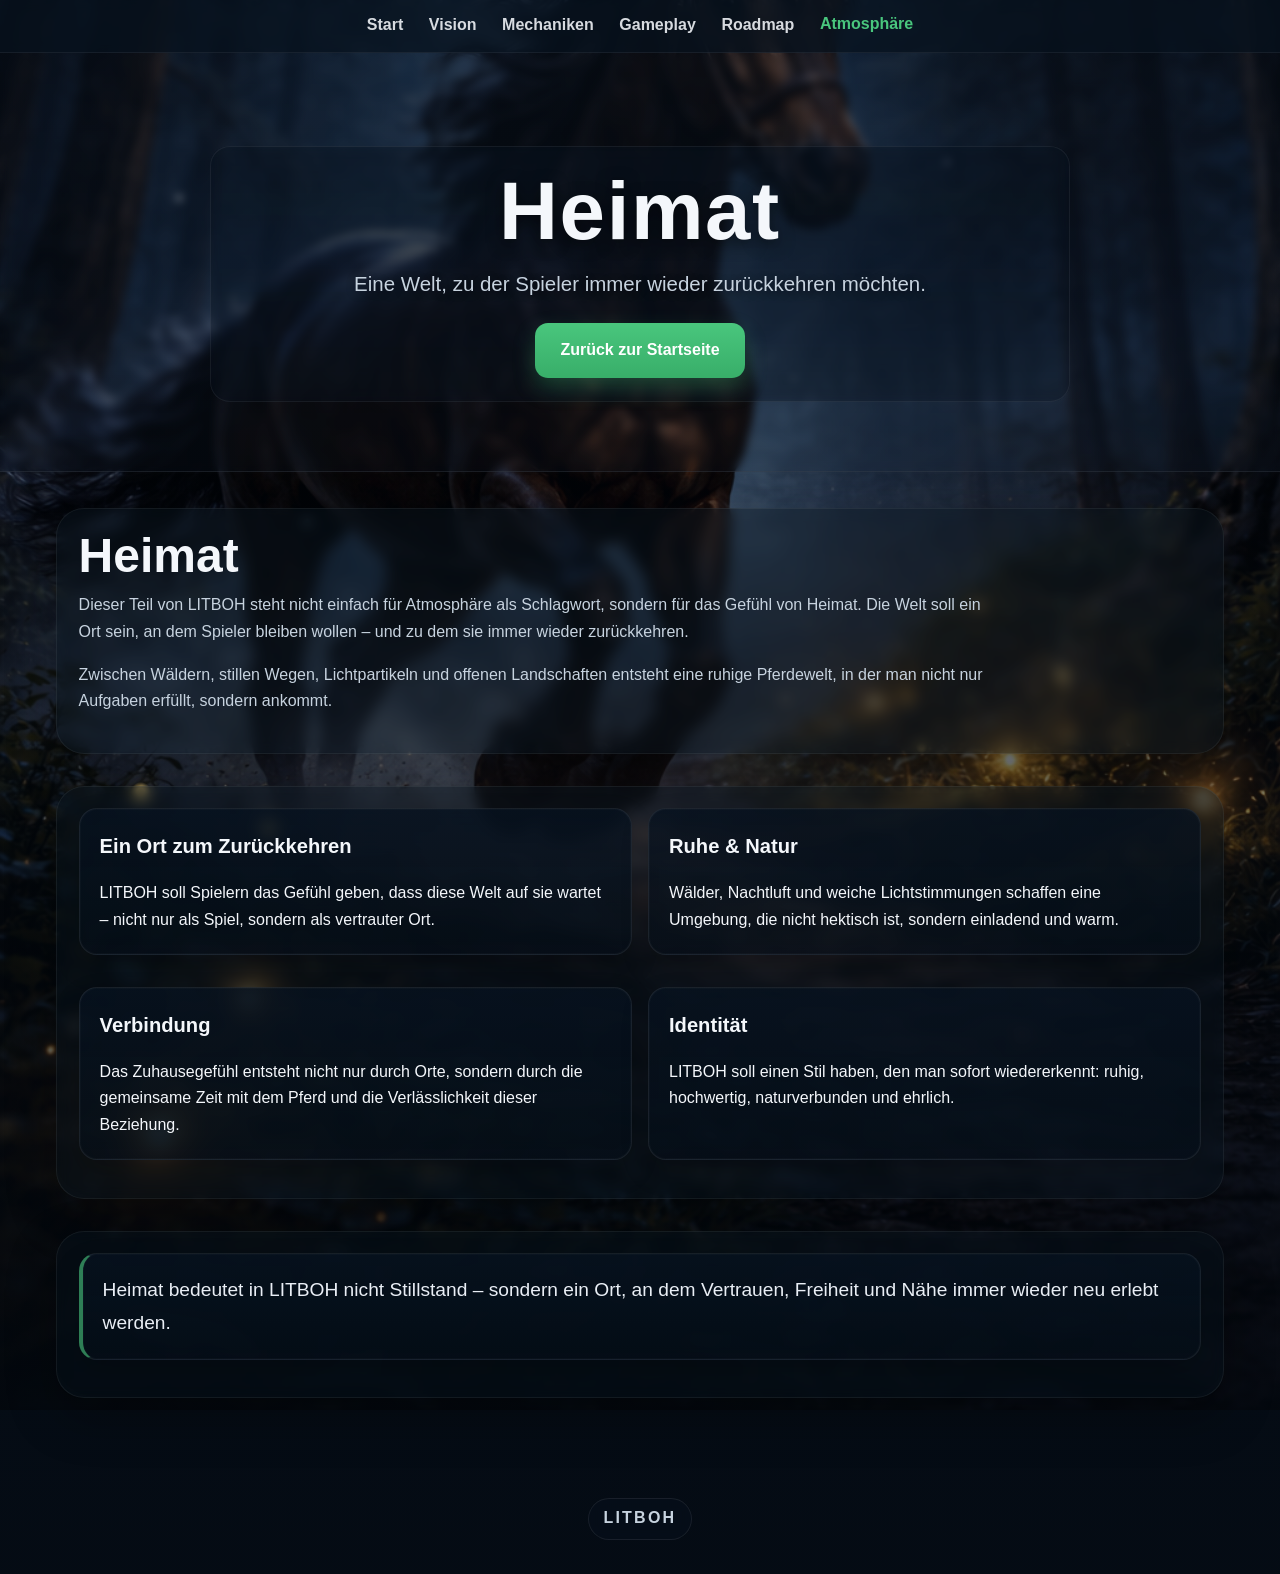
==== commit e6d008f3: "Add files via upload" ====
--- a/docs/atmosphaere.html
+++ b/docs/atmosphaere.html
@@ -3,21 +3,19 @@
 <head>
 <meta charset="UTF-8">
 <meta name="viewport" content="width=device-width, initial-scale=1.0">
-<title>LITBOH – Atmosphäre</title>
+<title>LITBOH – Heimat</title>
 <style>
 
 :root{
   --bg-top: rgba(5,12,22,0.22);
-  --bg-bottom: rgba(4,10,18,0.78);
-  --surface: rgba(8,18,30,0.62);
-  --surface-strong: rgba(7,15,26,0.82);
+  --bg-bottom: rgba(4,10,18,0.80);
+  --surface: rgba(8,18,30,0.68);
+  --surface-strong: rgba(7,15,26,0.84);
   --border: rgba(255,255,255,0.08);
   --text: #f4f7fb;
   --muted: #c7d3df;
   --accent: #49c67d;
   --accent-hover: #2f9a5e;
-  --glow-blue: rgba(120,185,255,0.14);
-  --glow-gold: rgba(255,214,120,0.18);
   --shadow: 0 18px 50px rgba(0,0,0,0.30);
 }
 
@@ -26,9 +24,9 @@
 html{scroll-behavior:smooth}
 
 body{
-  font-family: "Segoe UI", Tahoma, Geneva, Verdana, sans-serif;
+  font-family:"Segoe UI",Tahoma,Geneva,Verdana,sans-serif;
   color:var(--text);
-  line-height:1.6;
+  line-height:1.68;
   overflow-x:hidden;
   background:
     linear-gradient(var(--bg-top), var(--bg-bottom)),
@@ -37,74 +35,38 @@
   position:relative;
 }
 
-/* mobile-friendly background handling */
-@media (max-width: 900px){
-  body{
-    background:
-      linear-gradient(rgba(5,12,22,0.28), rgba(4,10,18,0.82)),
-      url("46186d34-40a3-486b-9bfc-bcadb65a34c5.png") center center / cover no-repeat scroll;
-  }
-}
-
-/* parallax overlay layers */
-body::before,
+/* Desktop: lightweight stars only */
+body::before{
+  content:"";
+  position:fixed;
+  inset:0;
+  pointer-events:none;
+  z-index:0;
+  background:
+    radial-gradient(circle at 14% 22%, rgba(255,255,255,0.85) 0 1.5px, transparent 4px),
+    radial-gradient(circle at 74% 18%, rgba(210,230,255,0.75) 0 1.5px, transparent 4px),
+    radial-gradient(circle at 48% 70%, rgba(180,210,255,0.65) 0 1.5px, transparent 4px),
+    radial-gradient(circle at 84% 62%, rgba(255,255,255,0.55) 0 1.2px, transparent 3px),
+    radial-gradient(circle at 24% 58%, rgba(205,225,255,0.65) 0 1.5px, transparent 4px),
+    radial-gradient(circle at 62% 42%, rgba(255,255,255,0.5) 0 1.2px, transparent 3px);
+  opacity:.92;
+  filter:drop-shadow(0 0 8px rgba(210,230,255,0.45));
+}
+
+/* subtle static fireflies */
 body::after{
   content:"";
   position:fixed;
   inset:0;
   pointer-events:none;
   z-index:0;
-}
-
-body::before{
   background:
-    radial-gradient(circle at 18% 22%, rgba(255,255,255,0.95) 0 2px, transparent 6px),
-    radial-gradient(circle at 72% 16%, rgba(220,235,255,0.85) 0 2px, transparent 6px),
-    radial-gradient(circle at 46% 70%, rgba(190,215,255,0.75) 0 2px, transparent 6px),
-    radial-gradient(circle at 83% 61%, rgba(255,255,255,0.65) 0 1.5px, transparent 5px),
-    radial-gradient(circle at 25% 58%, rgba(205,225,255,0.8) 0 2px, transparent 6px),
-    radial-gradient(circle at 62% 42%, rgba(255,255,255,0.7) 0 1.5px, transparent 5px),
-    radial-gradient(circle at 12% 80%, rgba(255,255,255,0.5) 0 1.5px, transparent 4px),
-    radial-gradient(circle at 88% 76%, rgba(220,235,255,0.6) 0 1.5px, transparent 4px);
-  filter: drop-shadow(0 0 12px rgba(210,230,255,0.8));
-  animation: starsDrift 18s linear infinite alternate, starsPulse 5.5s ease-in-out infinite;
-  opacity:.95;
-}
-
-body::after{
-  background:
-    radial-gradient(circle at 10% 88%, rgba(255,215,120,0.96) 0 5px, transparent 12px),
-    radial-gradient(circle at 84% 74%, rgba(255,215,120,0.88) 0 4px, transparent 10px),
-    radial-gradient(circle at 73% 82%, rgba(255,215,120,0.72) 0 2px, transparent 7px),
-    radial-gradient(circle at 22% 92%, rgba(255,215,120,0.84) 0 6px, transparent 14px),
-    radial-gradient(circle at 92% 68%, rgba(255,230,160,0.60) 0 2px, transparent 6px),
-    radial-gradient(circle at 35% 86%, rgba(255,215,120,0.45) 0 3px, transparent 8px);
-  filter: blur(.2px) drop-shadow(0 0 16px rgba(255,200,90,0.82));
-  animation: firefliesFloat 9s ease-in-out infinite alternate, firefliesBlink 4.8s ease-in-out infinite;
-  opacity:.95;
-}
-
-@keyframes starsDrift{
-  from{transform:translate3d(0,0,0)}
-  to{transform:translate3d(0,-24px,0)}
-}
-@keyframes starsPulse{
-  0%,100%{opacity:.72}
-  50%{opacity:1}
-}
-@keyframes firefliesFloat{
-  from{transform:translate3d(0,0,0)}
-  to{transform:translate3d(10px,-18px,0)}
-}
-@keyframes firefliesBlink{
-  0%,100%{opacity:.45}
-  50%{opacity:1}
-}
-
-/* subtle parallax wrapper */
-.parallax{
-  transform: translateZ(0);
-  will-change: transform;
+    radial-gradient(circle at 11% 88%, rgba(255,215,120,0.88) 0 4px, transparent 10px),
+    radial-gradient(circle at 83% 75%, rgba(255,215,120,0.72) 0 3px, transparent 8px),
+    radial-gradient(circle at 72% 83%, rgba(255,215,120,0.58) 0 2px, transparent 6px),
+    radial-gradient(circle at 21% 92%, rgba(255,215,120,0.78) 0 5px, transparent 12px);
+  filter:blur(.2px) drop-shadow(0 0 10px rgba(255,200,90,0.55));
+  opacity:.88;
 }
 
 nav, header, main, footer{position:relative; z-index:1}
@@ -114,14 +76,14 @@
   flex-wrap:wrap;
   justify-content:center;
   gap:1.6rem;
-  background:rgba(8,18,30,.82);
+  background:rgba(8,18,30,.84);
   padding:.78rem 1rem;
   position:sticky;
   top:0;
   z-index:30;
   border-bottom:1px solid rgba(255,255,255,.06);
-  backdrop-filter:blur(8px);
-  -webkit-backdrop-filter:blur(8px);
+  backdrop-filter:blur(7px);
+  -webkit-backdrop-filter:blur(7px);
 }
 nav a{
   color:var(--text);
@@ -139,14 +101,14 @@
 header{
   padding:5.8rem 1rem 4.3rem;
   text-align:center;
-  background:linear-gradient(to bottom, rgba(10,20,32,.48), rgba(10,20,32,.22));
+  background:linear-gradient(to bottom, rgba(10,20,32,.46), rgba(10,20,32,.22));
   backdrop-filter:blur(4px);
   -webkit-backdrop-filter:blur(4px);
   border-bottom:1px solid rgba(255,255,255,.07);
   box-shadow:0 10px 30px rgba(0,0,0,.18);
 }
 .hero-panel{
-  max-width:820px;
+  max-width:860px;
   margin:0 auto;
   padding:1.45rem 1.25rem;
   background:rgba(9,20,32,.22);
@@ -157,16 +119,16 @@
 }
 header h1{
   margin:0;
-  font-size:clamp(2.8rem, 7vw, 5.2rem);
+  font-size:clamp(2.8rem, 7vw, 5.1rem);
   line-height:1;
   letter-spacing:.02em;
   text-shadow:0 4px 16px rgba(0,0,0,.55);
 }
 header p{
   margin:1rem auto 0;
-  max-width:760px;
+  max-width:780px;
   color:var(--muted);
-  font-size:clamp(1rem, 2vw, 1.35rem);
+  font-size:clamp(1rem, 2vw, 1.28rem);
   text-shadow:0 2px 8px rgba(0,0,0,.48);
 }
 .hero-actions{margin-top:1.35rem}
@@ -196,7 +158,7 @@
 
 .section-shell{
   margin-bottom:2rem;
-  background:rgba(9,20,32,.38);
+  background:rgba(9,20,32,.40);
   border:1px solid rgba(255,255,255,.06);
   border-radius:28px;
   padding:1.35rem;
@@ -205,14 +167,14 @@
   box-shadow:var(--shadow);
 }
 .section-title{
-  margin:0 0 .55rem;
+  margin:0 0 .6rem;
   font-size:clamp(1.95rem, 4vw, 3rem);
   line-height:1.08;
 }
 .section-lead{
-  margin:0;
+  margin:0 0 1rem;
   color:var(--muted);
-  max-width:880px;
+  max-width:920px;
 }
 
 .card{
@@ -225,8 +187,8 @@
   transition:transform .22s ease, box-shadow .22s ease, border-color .22s ease;
 }
 .card:hover{
-  transform:translateY(-4px) scale(1.01);
-  box-shadow:0 18px 36px rgba(0,0,0,.28), 0 0 0 1px rgba(73,198,125,.10) inset;
+  transform:translateY(-4px);
+  box-shadow:0 18px 36px rgba(0,0,0,.28);
   border-color:rgba(73,198,125,.22);
 }
 .card h3{
@@ -241,21 +203,6 @@
 }
 .grid.two{
   grid-template-columns:repeat(2, minmax(0,1fr));
-}
-
-.feature{
-  position:relative;
-  overflow:hidden;
-}
-.feature::before{
-  content:"";
-  position:absolute;
-  width:220px;
-  height:220px;
-  right:-70px;
-  bottom:-90px;
-  background:radial-gradient(circle, var(--glow-blue), transparent 70%);
-  pointer-events:none;
 }
 
 .kpi{
@@ -274,7 +221,6 @@
   color:#b5f5ce;
   border:1px solid rgba(73,198,125,.28);
   font-weight:800;
-  box-shadow:inset 0 0 0 1px rgba(255,255,255,.02);
 }
 
 .loop-list{
@@ -314,15 +260,6 @@
   border-radius:18px;
   background:linear-gradient(180deg, rgba(7,18,31,.82), rgba(5,14,24,.68));
   border:1px solid rgba(255,255,255,.06);
-  overflow:hidden;
-}
-.roadmap-step::after{
-  content:"";
-  position:absolute;
-  inset:auto -60px -60px auto;
-  width:200px;
-  height:200px;
-  background:radial-gradient(circle, var(--glow-gold), transparent 70%);
 }
 .roadmap-step small{
   display:block;
@@ -362,6 +299,11 @@
 }
 
 @media (max-width: 880px){
+  body{
+    background:
+      linear-gradient(rgba(5,12,22,0.28), rgba(4,10,18,0.82)),
+      url("46186d34-40a3-486b-9bfc-bcadb65a34c5.png") center center / cover no-repeat scroll;
+  }
   nav{
     gap:1rem;
     font-size:.96rem;
@@ -404,75 +346,57 @@
 <a href="gameplay-loop.html" class="">Gameplay</a>
 <a href="roadmap.html" class="">Roadmap</a>
 <a href="atmosphaere.html" class="active">Atmosphäre</a></nav>
-<header class="parallax">
+<header>
   <div class="hero-panel">
-    <h1>Atmosphäre</h1>
-    <p>Nacht, Wald, Magie und Ruhe – der emotionale Kern von LITBOH.</p>
+    <h1>Heimat</h1>
+    <p>Eine Welt, zu der Spieler immer wieder zurückkehren möchten.</p>
     <div class="hero-actions">
       <a href="index.html" class="btn">Zurück zur Startseite</a>
     </div>
   </div>
 </header>
-<main class="parallax">
+<main>
 
 <section class="section-shell">
-  <h2 class="section-title">Atmosphäre</h2>
+  <h2 class="section-title">Heimat</h2>
   <p class="section-lead">
-    Die Stimmung in LITBOH lebt von dunklen Waldwegen, Mondlicht, kühler Nachtluft und kleinen Lichtpartikeln.
-    Alles soll hochwertig, ruhig und cineastisch wirken.
+    Dieser Teil von LITBOH steht nicht einfach für Atmosphäre als Schlagwort, sondern für das Gefühl von Heimat.
+    Die Welt soll ein Ort sein, an dem Spieler bleiben wollen – und zu dem sie immer wieder zurückkehren.
+  </p>
+  <p class="section-lead">
+    Zwischen Wäldern, stillen Wegen, Lichtpartikeln und offenen Landschaften entsteht eine ruhige Pferdewelt,
+    in der man nicht nur Aufgaben erfüllt, sondern ankommt.
   </p>
 </section>
 
 <section class="section-shell">
   <div class="grid two">
-    <div class="card feature">
-      <h3>Wald & Weite</h3>
-      <p>Dichte Bäume, offene Schneisen und Tiefe im Raum erzeugen das Gefühl, wirklich unterwegs zu sein.</p>
+    <div class="card">
+      <h3>Ein Ort zum Zurückkehren</h3>
+      <p>LITBOH soll Spielern das Gefühl geben, dass diese Welt auf sie wartet – nicht nur als Spiel, sondern als vertrauter Ort.</p>
     </div>
-    <div class="card feature">
-      <h3>Licht & Mond</h3>
-      <p>Das Mondlicht definiert die Szene – weich, kühl und klar genug, um dem Spiel eine ikonische Silhouette zu geben.</p>
+    <div class="card">
+      <h3>Ruhe & Natur</h3>
+      <p>Wälder, Nachtluft und weiche Lichtstimmungen schaffen eine Umgebung, die nicht hektisch ist, sondern einladend und warm.</p>
     </div>
-    <div class="card feature">
-      <h3>Magische Partikel</h3>
-      <p>Kleine Lichter und Sterne setzen gezielte Akzente und verstärken die ruhige, fast märchenhafte Stimmung.</p>
+    <div class="card">
+      <h3>Verbindung</h3>
+      <p>Das Zuhausegefühl entsteht nicht nur durch Orte, sondern durch die gemeinsame Zeit mit dem Pferd und die Verlässlichkeit dieser Beziehung.</p>
     </div>
-    <div class="card feature">
-      <h3>AAA-Pitch-Look</h3>
-      <p>Glasige Flächen, subtile Schatten und ein aufgeräumtes Layout geben dem Ganzen einen hochwertigen Studio-Look.</p>
+    <div class="card">
+      <h3>Identität</h3>
+      <p>LITBOH soll einen Stil haben, den man sofort wiedererkennt: ruhig, hochwertig, naturverbunden und ehrlich.</p>
     </div>
   </div>
 </section>
 
 <section class="section-shell">
   <div class="card quote-card">
-    Wichtig ist dabei: nicht kitschig, sondern hochwertig, ruhig und cineastisch.
+    Heimat bedeutet in LITBOH nicht Stillstand – sondern ein Ort, an dem Vertrauen, Freiheit und Nähe immer wieder neu erlebt werden.
   </div>
 </section>
 
 </main>
 <footer><span class="footer-brand">LITBOH</span></footer>
-<script>
-(function() {
-  const items = document.querySelectorAll('.parallax');
-  const reduce = window.matchMedia('(prefers-reduced-motion: reduce)').matches;
-  if (reduce || window.innerWidth < 900) return;
-  let ticking = false;
-  function update() {
-    const y = window.scrollY || 0;
-    items.forEach((el, i) => {
-      const factor = i === 0 ? 0.08 : 0.03;
-      el.style.transform = `translateY(${y * factor}px)`;
-    });
-    ticking = false;
-  }
-  window.addEventListener('scroll', () => {
-    if (!ticking) {
-      requestAnimationFrame(update);
-      ticking = true;
-    }
-  }, { passive: true });
-})();
-</script>
 </body>
 </html>
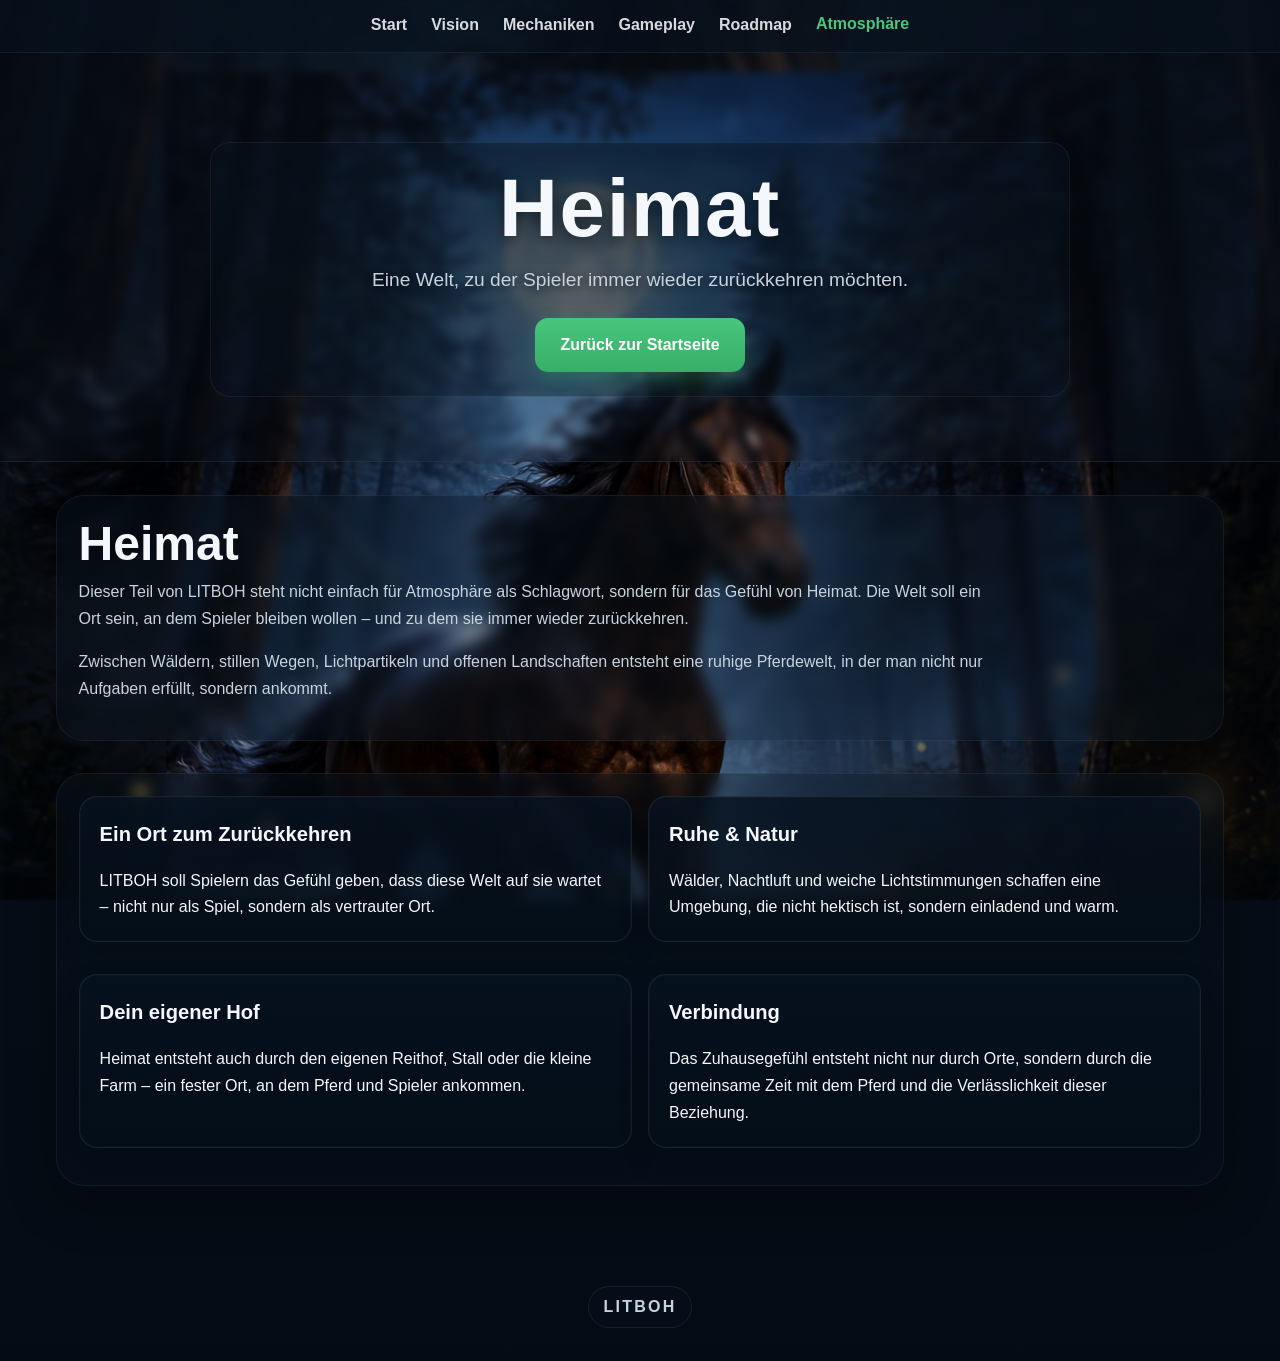
==== commit 03b4ca3e: "Add files via upload" ====
--- a/docs/atmosphaere.html
+++ b/docs/atmosphaere.html
@@ -1,16 +1,8 @@
-<!DOCTYPE html>
-<html lang="de">
-<head>
-<meta charset="UTF-8">
-<meta name="viewport" content="width=device-width, initial-scale=1.0">
-<title>LITBOH – Heimat</title>
-<style>
-
+<!DOCTYPE html><html lang="de"><head><meta charset="UTF-8"><meta name="viewport" content="width=device-width, initial-scale=1.0"><title>LITBOH – Heimat</title><style>
 :root{
-  --bg-top: rgba(5,12,22,0.22);
-  --bg-bottom: rgba(4,10,18,0.80);
-  --surface: rgba(8,18,30,0.68);
-  --surface-strong: rgba(7,15,26,0.84);
+  --bg-top: rgba(5,12,22,0.24);
+  --bg-bottom: rgba(4,10,18,0.82);
+  --surface: rgba(8,18,30,0.72);
   --border: rgba(255,255,255,0.08);
   --text: #f4f7fb;
   --muted: #c7d3df;
@@ -18,24 +10,19 @@
   --accent-hover: #2f9a5e;
   --shadow: 0 18px 50px rgba(0,0,0,0.30);
 }
-
 *{box-sizing:border-box}
 html,body{margin:0;min-height:100%}
 html{scroll-behavior:smooth}
-
 body{
   font-family:"Segoe UI",Tahoma,Geneva,Verdana,sans-serif;
   color:var(--text);
   line-height:1.68;
   overflow-x:hidden;
-  background:
-    linear-gradient(var(--bg-top), var(--bg-bottom)),
-    url("46186d34-40a3-486b-9bfc-bcadb65a34c5.png") center center / cover no-repeat fixed;
+  background:linear-gradient(var(--bg-top), var(--bg-bottom));
   background-color:#07111c;
   position:relative;
 }
-
-/* Desktop: lightweight stars only */
+/* darker forest fills whole page */
 body::before{
   content:"";
   position:fixed;
@@ -43,17 +30,11 @@
   pointer-events:none;
   z-index:0;
   background:
-    radial-gradient(circle at 14% 22%, rgba(255,255,255,0.85) 0 1.5px, transparent 4px),
-    radial-gradient(circle at 74% 18%, rgba(210,230,255,0.75) 0 1.5px, transparent 4px),
-    radial-gradient(circle at 48% 70%, rgba(180,210,255,0.65) 0 1.5px, transparent 4px),
-    radial-gradient(circle at 84% 62%, rgba(255,255,255,0.55) 0 1.2px, transparent 3px),
-    radial-gradient(circle at 24% 58%, rgba(205,225,255,0.65) 0 1.5px, transparent 4px),
-    radial-gradient(circle at 62% 42%, rgba(255,255,255,0.5) 0 1.2px, transparent 3px);
-  opacity:.92;
-  filter:drop-shadow(0 0 8px rgba(210,230,255,0.45));
+    linear-gradient(rgba(5,12,22,0.18), rgba(4,10,18,0.74)),
+    url("46186d34-40a3-486b-9bfc-bcadb65a34c5.png") center center / cover no-repeat fixed;
+  filter: blur(1.2px) brightness(.55) saturate(1.02);
 }
-
-/* subtle static fireflies */
+/* sharper horse layer, smaller on desktop */
 body::after{
   content:"";
   position:fixed;
@@ -61,342 +42,104 @@
   pointer-events:none;
   z-index:0;
   background:
-    radial-gradient(circle at 11% 88%, rgba(255,215,120,0.88) 0 4px, transparent 10px),
-    radial-gradient(circle at 83% 75%, rgba(255,215,120,0.72) 0 3px, transparent 8px),
-    radial-gradient(circle at 72% 83%, rgba(255,215,120,0.58) 0 2px, transparent 6px),
-    radial-gradient(circle at 21% 92%, rgba(255,215,120,0.78) 0 5px, transparent 12px);
-  filter:blur(.2px) drop-shadow(0 0 10px rgba(255,200,90,0.55));
+    url("46186d34-40a3-486b-9bfc-bcadb65a34c5.png") center 72px / min(1120px, 74vw) auto no-repeat fixed;
+  filter: brightness(.94) saturate(1.1);
+}
+html::before,html::after{
+  content:"";
+  position:fixed;
+  inset:0;
+  pointer-events:none;
+  z-index:0;
+}
+html::before{
+  background:
+    radial-gradient(circle at 14% 22%, rgba(255,255,255,0.85) 0 1.5px, transparent 4px),
+    radial-gradient(circle at 74% 18%, rgba(210,230,255,0.72) 0 1.5px, transparent 4px),
+    radial-gradient(circle at 48% 70%, rgba(180,210,255,0.60) 0 1.5px, transparent 4px),
+    radial-gradient(circle at 84% 62%, rgba(255,255,255,0.55) 0 1.2px, transparent 3px),
+    radial-gradient(circle at 24% 58%, rgba(205,225,255,0.62) 0 1.5px, transparent 4px),
+    radial-gradient(circle at 62% 42%, rgba(255,255,255,0.50) 0 1.2px, transparent 3px);
+  filter: drop-shadow(0 0 8px rgba(210,230,255,0.45));
+  opacity:.92;
+}
+html::after{
+  background:
+    radial-gradient(circle at 11% 88%, rgba(255,215,120,0.78) 0 4px, transparent 10px),
+    radial-gradient(circle at 83% 75%, rgba(255,215,120,0.62) 0 3px, transparent 8px),
+    radial-gradient(circle at 72% 83%, rgba(255,215,120,0.48) 0 2px, transparent 6px),
+    radial-gradient(circle at 21% 92%, rgba(255,215,120,0.70) 0 5px, transparent 12px);
+  filter: blur(.2px) drop-shadow(0 0 10px rgba(255,200,90,0.50));
   opacity:.88;
 }
-
-nav, header, main, footer{position:relative; z-index:1}
-
+@media (max-width:900px){
+  body::before{
+    background:
+      linear-gradient(rgba(5,12,22,0.26), rgba(4,10,18,0.82)),
+      url("46186d34-40a3-486b-9bfc-bcadb65a34c5.png") center center / cover no-repeat scroll;
+    filter:none;
+  }
+  body::after{display:none}
+}
+nav,header,main,footer{position:relative;z-index:1}
 nav{
-  display:flex;
-  flex-wrap:wrap;
-  justify-content:center;
-  gap:1.6rem;
-  background:rgba(8,18,30,.84);
-  padding:.78rem 1rem;
-  position:sticky;
-  top:0;
-  z-index:30;
+  display:flex;flex-wrap:wrap;justify-content:center;gap:1.5rem;
+  background:rgba(8,18,30,.84);padding:.78rem 1rem;position:sticky;top:0;z-index:30;
   border-bottom:1px solid rgba(255,255,255,.06);
-  backdrop-filter:blur(7px);
-  -webkit-backdrop-filter:blur(7px);
+  backdrop-filter:blur(7px);-webkit-backdrop-filter:blur(7px);
 }
-nav a{
-  color:var(--text);
-  text-decoration:none;
-  font-weight:700;
-  opacity:.88;
-  transition:opacity .18s, color .18s, transform .18s;
-}
-nav a:hover, nav a.active{
-  color:var(--accent);
-  opacity:1;
-  transform:translateY(-1px);
-}
-
+nav a{color:var(--text);text-decoration:none;font-weight:700;opacity:.88;transition:opacity .18s,color .18s,transform .18s}
+nav a:hover,nav a.active{color:var(--accent);opacity:1;transform:translateY(-1px)}
 header{
-  padding:5.8rem 1rem 4.3rem;
-  text-align:center;
+  padding:5.6rem 1rem 4rem;text-align:center;
   background:linear-gradient(to bottom, rgba(10,20,32,.46), rgba(10,20,32,.22));
-  backdrop-filter:blur(4px);
-  -webkit-backdrop-filter:blur(4px);
-  border-bottom:1px solid rgba(255,255,255,.07);
-  box-shadow:0 10px 30px rgba(0,0,0,.18);
+  backdrop-filter:blur(4px);-webkit-backdrop-filter:blur(4px);
+  border-bottom:1px solid rgba(255,255,255,.07);box-shadow:0 10px 30px rgba(0,0,0,.18);
 }
 .hero-panel{
-  max-width:860px;
-  margin:0 auto;
-  padding:1.45rem 1.25rem;
-  background:rgba(9,20,32,.22);
-  border:1px solid rgba(255,255,255,.06);
-  border-radius:20px;
-  backdrop-filter:blur(5px);
-  -webkit-backdrop-filter:blur(5px);
+  max-width:860px;margin:0 auto;padding:1.45rem 1.25rem;
+  background:rgba(9,20,32,.26);border:1px solid rgba(255,255,255,.06);border-radius:20px;
+  backdrop-filter:blur(5px);-webkit-backdrop-filter:blur(5px);
 }
-header h1{
-  margin:0;
-  font-size:clamp(2.8rem, 7vw, 5.1rem);
-  line-height:1;
-  letter-spacing:.02em;
-  text-shadow:0 4px 16px rgba(0,0,0,.55);
+header h1{margin:0;font-size:clamp(2.8rem,7vw,5.1rem);line-height:1;letter-spacing:.02em;text-shadow:0 4px 16px rgba(0,0,0,.55)}
+header p{margin:1rem auto 0;max-width:780px;color:var(--muted);font-size:clamp(1rem,2vw,1.2rem);text-shadow:0 2px 8px rgba(0,0,0,.48)}
+.hero-actions{margin-top:1.35rem}
+.btn{
+  display:inline-block;background:linear-gradient(180deg, var(--accent), #38ae69);color:#fff;
+  padding:.86rem 1.6rem;border-radius:13px;font-weight:800;text-decoration:none;
+  transition:transform .18s, box-shadow .18s, background .18s;box-shadow:0 10px 22px rgba(73,198,125,.28)
 }
-header p{
-  margin:1rem auto 0;
-  max-width:780px;
-  color:var(--muted);
-  font-size:clamp(1rem, 2vw, 1.28rem);
-  text-shadow:0 2px 8px rgba(0,0,0,.48);
+.btn:hover{background:linear-gradient(180deg, #56d28c, var(--accent-hover));transform:translateY(-2px);box-shadow:0 14px 26px rgba(73,198,125,.36)}
+main{max-width:1200px;margin:2.1rem auto 0;padding:0 1rem 3rem}
+.section-shell{
+  margin-bottom:2rem;background:rgba(9,20,32,.42);border:1px solid rgba(255,255,255,.06);
+  border-radius:28px;padding:1.35rem;backdrop-filter:blur(7px);-webkit-backdrop-filter:blur(7px);box-shadow:var(--shadow)
 }
-.hero-actions{margin-top:1.35rem}
-
-.btn{
-  display:inline-block;
-  background:linear-gradient(180deg, var(--accent), #38ae69);
-  color:#fff;
-  padding:.86rem 1.6rem;
-  border-radius:13px;
-  font-weight:800;
-  text-decoration:none;
-  transition:transform .18s, box-shadow .18s, background .18s;
-  box-shadow:0 10px 22px rgba(73,198,125,.28);
+.section-title{margin:0 0 .6rem;font-size:clamp(1.95rem,4vw,3rem);line-height:1.08}
+.section-lead{margin:0 0 1rem;color:var(--muted);max-width:920px}
+.card{
+  background:linear-gradient(180deg, rgba(7,18,31,.84), rgba(5,14,24,.68));border:1px solid var(--border);
+  border-radius:18px;padding:1.25rem;box-shadow:0 12px 28px rgba(0,0,0,.20), inset 0 0 0 1px rgba(255,255,255,.02);
+  margin-bottom:1rem;transition:transform .22s ease, box-shadow .22s ease, border-color .22s ease
 }
-.btn:hover{
-  background:linear-gradient(180deg, #56d28c, var(--accent-hover));
-  transform:translateY(-2px);
-  box-shadow:0 14px 26px rgba(73,198,125,.36);
-}
-
-main{
-  max-width:1200px;
-  margin:2.25rem auto 0;
-  padding:0 1rem 3rem;
-}
-
-.section-shell{
-  margin-bottom:2rem;
-  background:rgba(9,20,32,.40);
-  border:1px solid rgba(255,255,255,.06);
-  border-radius:28px;
-  padding:1.35rem;
-  backdrop-filter:blur(7px);
-  -webkit-backdrop-filter:blur(7px);
-  box-shadow:var(--shadow);
-}
-.section-title{
-  margin:0 0 .6rem;
-  font-size:clamp(1.95rem, 4vw, 3rem);
-  line-height:1.08;
-}
-.section-lead{
-  margin:0 0 1rem;
-  color:var(--muted);
-  max-width:920px;
-}
-
-.card{
-  background:linear-gradient(180deg, rgba(7,18,31,.82), rgba(5,14,24,.66));
-  border:1px solid var(--border);
-  border-radius:18px;
-  padding:1.25rem;
-  box-shadow:0 12px 28px rgba(0,0,0,.20), inset 0 0 0 1px rgba(255,255,255,.02);
-  margin-bottom:1rem;
-  transition:transform .22s ease, box-shadow .22s ease, border-color .22s ease;
-}
-.card:hover{
-  transform:translateY(-4px);
-  box-shadow:0 18px 36px rgba(0,0,0,.28);
-  border-color:rgba(73,198,125,.22);
-}
-.card h3{
-  margin:.05rem 0 .55rem;
-  font-size:1.26rem;
-}
+.card:hover{transform:translateY(-4px);box-shadow:0 18px 36px rgba(0,0,0,.28);border-color:rgba(73,198,125,.22)}
+.card h3{margin:.05rem 0 .55rem;font-size:1.26rem}
 .card p:last-child{margin-bottom:0}
-
-.grid{
-  display:grid;
-  gap:1rem;
-}
-.grid.two{
-  grid-template-columns:repeat(2, minmax(0,1fr));
-}
-
-.kpi{
-  display:flex;
-  align-items:flex-start;
-  gap:.95rem;
-}
-.kpi-badge{
-  width:44px;
-  height:44px;
-  flex:0 0 auto;
-  border-radius:13px;
-  display:grid;
-  place-items:center;
-  background:rgba(73,198,125,.16);
-  color:#b5f5ce;
-  border:1px solid rgba(73,198,125,.28);
-  font-weight:800;
-}
-
-.loop-list{
-  display:grid;
-  gap:.9rem;
-}
-.loop-item{
-  display:flex;
-  align-items:flex-start;
-  gap:1rem;
-  background:linear-gradient(180deg, rgba(7,18,31,.78), rgba(5,14,24,.64));
-  border:1px solid rgba(255,255,255,.06);
-  border-radius:18px;
-  padding:1rem;
-}
-.loop-number{
-  width:40px;
-  height:40px;
-  flex:0 0 auto;
-  border-radius:13px;
-  display:grid;
-  place-items:center;
-  background:rgba(73,198,125,.18);
-  border:1px solid rgba(73,198,125,.3);
-  color:#c1f7d6;
-  font-weight:800;
-}
-
-.roadmap{
-  display:grid;
-  gap:1rem;
-}
-.roadmap-step{
-  position:relative;
-  padding:1.12rem 1.1rem 1.15rem 1.18rem;
-  border-left:4px solid rgba(73,198,125,.66);
-  border-radius:18px;
-  background:linear-gradient(180deg, rgba(7,18,31,.82), rgba(5,14,24,.68));
-  border:1px solid rgba(255,255,255,.06);
-}
-.roadmap-step small{
-  display:block;
-  margin-bottom:.35rem;
-  color:#9fe2bb;
-  text-transform:uppercase;
-  letter-spacing:.08em;
-  font-weight:800;
-}
-.roadmap-step h3{
-  margin:.1rem 0 .3rem;
-}
-
-.quote-card{
-  font-size:clamp(1.05rem, 2vw, 1.2rem);
-  border-left:4px solid rgba(73,198,125,.62);
-  color:#e9eef5;
-}
-
-footer{
-  text-align:center;
-  color:var(--muted);
-  padding:1.25rem 1rem 2.1rem;
-  background:transparent;
-}
-.footer-brand{
-  display:inline-block;
-  padding:.4rem .9rem;
-  border-radius:999px;
-  border:1px solid rgba(255,255,255,.08);
-  background:rgba(7,18,31,.44);
-  backdrop-filter:blur(6px);
-  -webkit-backdrop-filter:blur(6px);
-  text-transform:uppercase;
-  font-weight:800;
-  letter-spacing:.14em;
-}
-
-@media (max-width: 880px){
-  body{
-    background:
-      linear-gradient(rgba(5,12,22,0.28), rgba(4,10,18,0.82)),
-      url("46186d34-40a3-486b-9bfc-bcadb65a34c5.png") center center / cover no-repeat scroll;
-  }
-  nav{
-    gap:1rem;
-    font-size:.96rem;
-  }
-  header{
-    padding:4.6rem 1rem 3.6rem;
-  }
-  .hero-panel{
-    padding:1.15rem 1rem;
-  }
-  .grid.two{
-    grid-template-columns:1fr;
-  }
-  .section-shell{
-    border-radius:22px;
-    padding:1rem;
-  }
-}
-
-@media (max-width: 560px){
-  nav{
-    gap:.8rem;
-    font-size:.9rem;
-  }
-  header h1{
-    font-size:2.5rem;
-  }
-  .btn{
-    width:100%;
-    text-align:center;
-  }
-}
-
-</style>
-</head>
-<body>
-<nav><a href="index.html" class="">Start</a>
-<a href="vision.html" class="">Vision</a>
-<a href="mechaniken.html" class="">Mechaniken</a>
-<a href="gameplay-loop.html" class="">Gameplay</a>
-<a href="roadmap.html" class="">Roadmap</a>
-<a href="atmosphaere.html" class="active">Atmosphäre</a></nav>
-<header>
-  <div class="hero-panel">
-    <h1>Heimat</h1>
-    <p>Eine Welt, zu der Spieler immer wieder zurückkehren möchten.</p>
-    <div class="hero-actions">
-      <a href="index.html" class="btn">Zurück zur Startseite</a>
-    </div>
-  </div>
-</header>
-<main>
-
-<section class="section-shell">
-  <h2 class="section-title">Heimat</h2>
-  <p class="section-lead">
-    Dieser Teil von LITBOH steht nicht einfach für Atmosphäre als Schlagwort, sondern für das Gefühl von Heimat.
-    Die Welt soll ein Ort sein, an dem Spieler bleiben wollen – und zu dem sie immer wieder zurückkehren.
-  </p>
-  <p class="section-lead">
-    Zwischen Wäldern, stillen Wegen, Lichtpartikeln und offenen Landschaften entsteht eine ruhige Pferdewelt,
-    in der man nicht nur Aufgaben erfüllt, sondern ankommt.
-  </p>
-</section>
-
-<section class="section-shell">
-  <div class="grid two">
-    <div class="card">
-      <h3>Ein Ort zum Zurückkehren</h3>
-      <p>LITBOH soll Spielern das Gefühl geben, dass diese Welt auf sie wartet – nicht nur als Spiel, sondern als vertrauter Ort.</p>
-    </div>
-    <div class="card">
-      <h3>Ruhe & Natur</h3>
-      <p>Wälder, Nachtluft und weiche Lichtstimmungen schaffen eine Umgebung, die nicht hektisch ist, sondern einladend und warm.</p>
-    </div>
-    <div class="card">
-      <h3>Verbindung</h3>
-      <p>Das Zuhausegefühl entsteht nicht nur durch Orte, sondern durch die gemeinsame Zeit mit dem Pferd und die Verlässlichkeit dieser Beziehung.</p>
-    </div>
-    <div class="card">
-      <h3>Identität</h3>
-      <p>LITBOH soll einen Stil haben, den man sofort wiedererkennt: ruhig, hochwertig, naturverbunden und ehrlich.</p>
-    </div>
-  </div>
-</section>
-
-<section class="section-shell">
-  <div class="card quote-card">
-    Heimat bedeutet in LITBOH nicht Stillstand – sondern ein Ort, an dem Vertrauen, Freiheit und Nähe immer wieder neu erlebt werden.
-  </div>
-</section>
-
-</main>
-<footer><span class="footer-brand">LITBOH</span></footer>
-</body>
-</html>+.grid{display:grid;gap:1rem}
+.grid.two{grid-template-columns:repeat(2,minmax(0,1fr))}
+.grid.three{grid-template-columns:repeat(3,minmax(0,1fr))}
+.kpi{display:flex;align-items:flex-start;gap:.95rem}
+.kpi-badge{width:44px;height:44px;flex:0 0 auto;border-radius:13px;display:grid;place-items:center;background:rgba(73,198,125,.16);color:#b5f5ce;border:1px solid rgba(73,198,125,.28);font-weight:800}
+.loop-list,.roadmap{display:grid;gap:.9rem}
+.loop-item{display:flex;align-items:flex-start;gap:1rem;background:linear-gradient(180deg, rgba(7,18,31,.78), rgba(5,14,24,.64));border:1px solid rgba(255,255,255,.06);border-radius:18px;padding:1rem}
+.loop-number{width:40px;height:40px;flex:0 0 auto;border-radius:13px;display:grid;place-items:center;background:rgba(73,198,125,.18);border:1px solid rgba(73,198,125,.3);color:#c1f7d6;font-weight:800}
+.roadmap-step{padding:1.12rem 1.1rem 1.15rem 1.18rem;border-left:4px solid rgba(73,198,125,.66);border-radius:18px;background:linear-gradient(180deg, rgba(7,18,31,.82), rgba(5,14,24,.68));border:1px solid rgba(255,255,255,.06)}
+.roadmap-step small{display:block;margin-bottom:.35rem;color:#9fe2bb;text-transform:uppercase;letter-spacing:.08em;font-weight:800}
+.roadmap-step h3{margin:.1rem 0 .3rem}
+.quote-card{font-size:clamp(1.05rem,2vw,1.2rem);border-left:4px solid rgba(73,198,125,.62);color:#e9eef5}
+footer{text-align:center;color:var(--muted);padding:1.25rem 1rem 2.1rem;background:transparent}
+.footer-brand{display:inline-block;padding:.4rem .9rem;border-radius:999px;border:1px solid rgba(255,255,255,.08);background:rgba(7,18,31,.44);backdrop-filter:blur(6px);-webkit-backdrop-filter:blur(6px);text-transform:uppercase;font-weight:800;letter-spacing:.14em}
+@media (max-width:980px){.grid.three,.grid.two{grid-template-columns:1fr}}
+@media (max-width:900px){nav{gap:1rem;font-size:.96rem}header{padding:4.6rem 1rem 3.6rem}.hero-panel{padding:1.15rem 1rem}.section-shell{border-radius:22px;padding:1rem}}
+@media (max-width:560px){nav{gap:.8rem;font-size:.9rem}header h1{font-size:2.5rem}.btn{width:100%;text-align:center}}
+</style></head><body><nav><a href="index.html" class="">Start</a><a href="vision.html" class="">Vision</a><a href="mechaniken.html" class="">Mechaniken</a><a href="gameplay-loop.html" class="">Gameplay</a><a href="roadmap.html" class="">Roadmap</a><a href="atmosphaere.html" class="active">Atmosphäre</a></nav><header><div class="hero-panel"><h1>Heimat</h1><p>Eine Welt, zu der Spieler immer wieder zurückkehren möchten.</p><div class="hero-actions"><a href="index.html" class="btn">Zurück zur Startseite</a></div></div></header><main><section class="section-shell"><h2 class="section-title">Heimat</h2><p class="section-lead">Dieser Teil von LITBOH steht nicht einfach für Atmosphäre als Schlagwort, sondern für das Gefühl von Heimat. Die Welt soll ein Ort sein, an dem Spieler bleiben wollen – und zu dem sie immer wieder zurückkehren.</p><p class="section-lead">Zwischen Wäldern, stillen Wegen, Lichtpartikeln und offenen Landschaften entsteht eine ruhige Pferdewelt, in der man nicht nur Aufgaben erfüllt, sondern ankommt.</p></section><section class="section-shell"><div class="grid two"><div class="card"><h3>Ein Ort zum Zurückkehren</h3><p>LITBOH soll Spielern das Gefühl geben, dass diese Welt auf sie wartet – nicht nur als Spiel, sondern als vertrauter Ort.</p></div><div class="card"><h3>Ruhe & Natur</h3><p>Wälder, Nachtluft und weiche Lichtstimmungen schaffen eine Umgebung, die nicht hektisch ist, sondern einladend und warm.</p></div><div class="card"><h3>Dein eigener Hof</h3><p>Heimat entsteht auch durch den eigenen Reithof, Stall oder die kleine Farm – ein fester Ort, an dem Pferd und Spieler ankommen.</p></div><div class="card"><h3>Verbindung</h3><p>Das Zuhausegefühl entsteht nicht nur durch Orte, sondern durch die gemeinsame Zeit mit dem Pferd und die Verlässlichkeit dieser Beziehung.</p></div></div></section></main><footer><span class="footer-brand">LITBOH</span></footer></body></html>
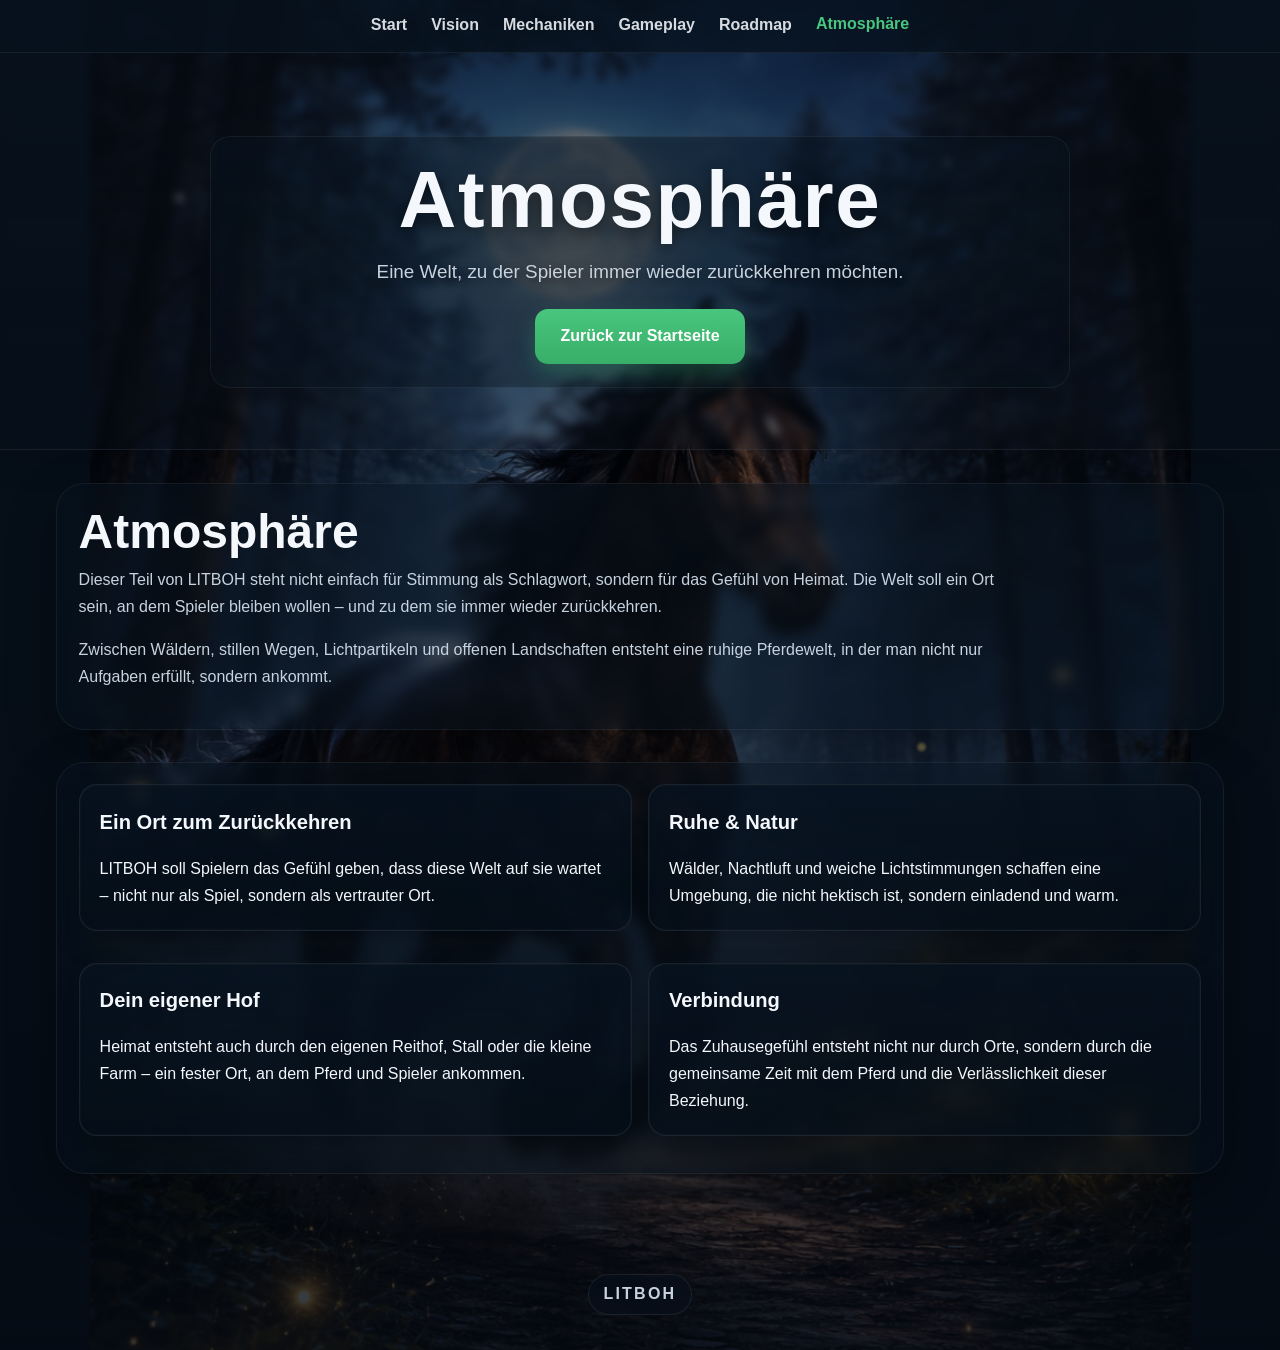
==== commit 9a761648: "Add files via upload" ====
--- a/docs/atmosphaere.html
+++ b/docs/atmosphaere.html
@@ -1,8 +1,8 @@
-<!DOCTYPE html><html lang="de"><head><meta charset="UTF-8"><meta name="viewport" content="width=device-width, initial-scale=1.0"><title>LITBOH – Heimat</title><style>
+<!DOCTYPE html><html lang="de"><head><meta charset="UTF-8"><meta name="viewport" content="width=device-width, initial-scale=1.0"><title>LITBOH</title><style>
 :root{
-  --bg-top: rgba(5,12,22,0.24);
+  --bg-top: rgba(6,12,20,0.26);
   --bg-bottom: rgba(4,10,18,0.82);
-  --surface: rgba(8,18,30,0.72);
+  --surface: rgba(8,18,30,0.74);
   --border: rgba(255,255,255,0.08);
   --text: #f4f7fb;
   --muted: #c7d3df;
@@ -10,136 +10,248 @@
   --accent-hover: #2f9a5e;
   --shadow: 0 18px 50px rgba(0,0,0,0.30);
 }
+
 *{box-sizing:border-box}
 html,body{margin:0;min-height:100%}
 html{scroll-behavior:smooth}
+
 body{
   font-family:"Segoe UI",Tahoma,Geneva,Verdana,sans-serif;
   color:var(--text);
   line-height:1.68;
   overflow-x:hidden;
-  background:linear-gradient(var(--bg-top), var(--bg-bottom));
+  position:relative;
+  background:
+    linear-gradient(var(--bg-top), var(--bg-bottom)),
+    url("46186d34-40a3-486b-9bfc-bcadb65a34c5.png") center top / min(1250px, 86vw) auto no-repeat fixed;
   background-color:#07111c;
-  position:relative;
-}
-/* darker forest fills whole page */
-body::before{
+}
+
+/* softer full fill on smaller screens */
+@media (max-width: 980px){
+  body{
+    background:
+      linear-gradient(rgba(6,12,20,0.26), rgba(4,10,18,0.84)),
+      url("46186d34-40a3-486b-9bfc-bcadb65a34c5.png") center center / cover no-repeat scroll;
+  }
+}
+
+/* lightweight particles only, no second horse layer */
+html::before,
+html::after{
   content:"";
   position:fixed;
   inset:0;
   pointer-events:none;
   z-index:0;
-  background:
-    linear-gradient(rgba(5,12,22,0.18), rgba(4,10,18,0.74)),
-    url("46186d34-40a3-486b-9bfc-bcadb65a34c5.png") center center / cover no-repeat fixed;
-  filter: blur(1.2px) brightness(.55) saturate(1.02);
-}
-/* sharper horse layer, smaller on desktop */
-body::after{
-  content:"";
-  position:fixed;
-  inset:0;
-  pointer-events:none;
-  z-index:0;
-  background:
-    url("46186d34-40a3-486b-9bfc-bcadb65a34c5.png") center 72px / min(1120px, 74vw) auto no-repeat fixed;
-  filter: brightness(.94) saturate(1.1);
-}
-html::before,html::after{
-  content:"";
-  position:fixed;
-  inset:0;
-  pointer-events:none;
-  z-index:0;
-}
+}
+
 html::before{
   background:
-    radial-gradient(circle at 14% 22%, rgba(255,255,255,0.85) 0 1.5px, transparent 4px),
-    radial-gradient(circle at 74% 18%, rgba(210,230,255,0.72) 0 1.5px, transparent 4px),
-    radial-gradient(circle at 48% 70%, rgba(180,210,255,0.60) 0 1.5px, transparent 4px),
-    radial-gradient(circle at 84% 62%, rgba(255,255,255,0.55) 0 1.2px, transparent 3px),
-    radial-gradient(circle at 24% 58%, rgba(205,225,255,0.62) 0 1.5px, transparent 4px),
-    radial-gradient(circle at 62% 42%, rgba(255,255,255,0.50) 0 1.2px, transparent 3px);
-  filter: drop-shadow(0 0 8px rgba(210,230,255,0.45));
-  opacity:.92;
-}
+    radial-gradient(circle at 14% 22%, rgba(255,255,255,0.82) 0 1.5px, transparent 4px),
+    radial-gradient(circle at 74% 18%, rgba(210,230,255,0.70) 0 1.5px, transparent 4px),
+    radial-gradient(circle at 48% 70%, rgba(180,210,255,0.58) 0 1.5px, transparent 4px),
+    radial-gradient(circle at 84% 62%, rgba(255,255,255,0.50) 0 1.2px, transparent 3px),
+    radial-gradient(circle at 24% 58%, rgba(205,225,255,0.58) 0 1.5px, transparent 4px);
+  filter:drop-shadow(0 0 8px rgba(210,230,255,0.35));
+  opacity:.88;
+}
+
 html::after{
   background:
-    radial-gradient(circle at 11% 88%, rgba(255,215,120,0.78) 0 4px, transparent 10px),
-    radial-gradient(circle at 83% 75%, rgba(255,215,120,0.62) 0 3px, transparent 8px),
-    radial-gradient(circle at 72% 83%, rgba(255,215,120,0.48) 0 2px, transparent 6px),
-    radial-gradient(circle at 21% 92%, rgba(255,215,120,0.70) 0 5px, transparent 12px);
-  filter: blur(.2px) drop-shadow(0 0 10px rgba(255,200,90,0.50));
+    radial-gradient(circle at 11% 88%, rgba(255,215,120,0.72) 0 4px, transparent 10px),
+    radial-gradient(circle at 83% 75%, rgba(255,215,120,0.58) 0 3px, transparent 8px),
+    radial-gradient(circle at 72% 83%, rgba(255,215,120,0.45) 0 2px, transparent 6px),
+    radial-gradient(circle at 21% 92%, rgba(255,215,120,0.66) 0 5px, transparent 12px);
+  filter:blur(.2px) drop-shadow(0 0 8px rgba(255,200,90,0.40));
+  opacity:.78;
+}
+
+nav,header,main,footer{position:relative;z-index:1}
+
+nav{
+  display:flex;
+  flex-wrap:wrap;
+  justify-content:center;
+  gap:1.5rem;
+  background:rgba(8,18,30,.84);
+  padding:.78rem 1rem;
+  position:sticky;
+  top:0;
+  z-index:30;
+  border-bottom:1px solid rgba(255,255,255,.06);
+  backdrop-filter:blur(7px);
+  -webkit-backdrop-filter:blur(7px);
+}
+nav a{
+  color:var(--text);
+  text-decoration:none;
+  font-weight:700;
   opacity:.88;
-}
-@media (max-width:900px){
-  body::before{
-    background:
-      linear-gradient(rgba(5,12,22,0.26), rgba(4,10,18,0.82)),
-      url("46186d34-40a3-486b-9bfc-bcadb65a34c5.png") center center / cover no-repeat scroll;
-    filter:none;
-  }
-  body::after{display:none}
-}
-nav,header,main,footer{position:relative;z-index:1}
-nav{
-  display:flex;flex-wrap:wrap;justify-content:center;gap:1.5rem;
-  background:rgba(8,18,30,.84);padding:.78rem 1rem;position:sticky;top:0;z-index:30;
-  border-bottom:1px solid rgba(255,255,255,.06);
-  backdrop-filter:blur(7px);-webkit-backdrop-filter:blur(7px);
-}
-nav a{color:var(--text);text-decoration:none;font-weight:700;opacity:.88;transition:opacity .18s,color .18s,transform .18s}
-nav a:hover,nav a.active{color:var(--accent);opacity:1;transform:translateY(-1px)}
+  transition:opacity .18s, color .18s, transform .18s;
+}
+nav a:hover, nav a.active{
+  color:var(--accent);
+  opacity:1;
+  transform:translateY(-1px);
+}
+
 header{
-  padding:5.6rem 1rem 4rem;text-align:center;
-  background:linear-gradient(to bottom, rgba(10,20,32,.46), rgba(10,20,32,.22));
-  backdrop-filter:blur(4px);-webkit-backdrop-filter:blur(4px);
-  border-bottom:1px solid rgba(255,255,255,.07);box-shadow:0 10px 30px rgba(0,0,0,.18);
+  padding:5.2rem 1rem 3.8rem;
+  text-align:center;
+  background:linear-gradient(to bottom, rgba(10,20,32,.42), rgba(10,20,32,.18));
+  backdrop-filter:blur(4px);
+  -webkit-backdrop-filter:blur(4px);
+  border-bottom:1px solid rgba(255,255,255,.07);
+  box-shadow:0 10px 30px rgba(0,0,0,.18);
 }
 .hero-panel{
-  max-width:860px;margin:0 auto;padding:1.45rem 1.25rem;
-  background:rgba(9,20,32,.26);border:1px solid rgba(255,255,255,.06);border-radius:20px;
-  backdrop-filter:blur(5px);-webkit-backdrop-filter:blur(5px);
-}
-header h1{margin:0;font-size:clamp(2.8rem,7vw,5.1rem);line-height:1;letter-spacing:.02em;text-shadow:0 4px 16px rgba(0,0,0,.55)}
-header p{margin:1rem auto 0;max-width:780px;color:var(--muted);font-size:clamp(1rem,2vw,1.2rem);text-shadow:0 2px 8px rgba(0,0,0,.48)}
+  max-width:860px;
+  margin:0 auto;
+  padding:1.45rem 1.25rem;
+  background:rgba(9,20,32,.26);
+  border:1px solid rgba(255,255,255,.06);
+  border-radius:20px;
+  backdrop-filter:blur(5px);
+  -webkit-backdrop-filter:blur(5px);
+}
+header h1{
+  margin:0;
+  font-size:clamp(2.8rem,7vw,5rem);
+  line-height:1;
+  letter-spacing:.02em;
+  text-shadow:0 4px 16px rgba(0,0,0,.55);
+}
+header p{
+  margin:1rem auto 0;
+  max-width:780px;
+  color:var(--muted);
+  font-size:clamp(1rem,2vw,1.18rem);
+  text-shadow:0 2px 8px rgba(0,0,0,.48);
+}
 .hero-actions{margin-top:1.35rem}
+
 .btn{
-  display:inline-block;background:linear-gradient(180deg, var(--accent), #38ae69);color:#fff;
-  padding:.86rem 1.6rem;border-radius:13px;font-weight:800;text-decoration:none;
-  transition:transform .18s, box-shadow .18s, background .18s;box-shadow:0 10px 22px rgba(73,198,125,.28)
-}
-.btn:hover{background:linear-gradient(180deg, #56d28c, var(--accent-hover));transform:translateY(-2px);box-shadow:0 14px 26px rgba(73,198,125,.36)}
-main{max-width:1200px;margin:2.1rem auto 0;padding:0 1rem 3rem}
+  display:inline-block;
+  background:linear-gradient(180deg, var(--accent), #38ae69);
+  color:#fff;
+  padding:.86rem 1.6rem;
+  border-radius:13px;
+  font-weight:800;
+  text-decoration:none;
+  transition:transform .18s, box-shadow .18s, background .18s;
+  box-shadow:0 10px 22px rgba(73,198,125,.28);
+}
+.btn:hover{
+  background:linear-gradient(180deg, #56d28c, var(--accent-hover));
+  transform:translateY(-2px);
+  box-shadow:0 14px 26px rgba(73,198,125,.36);
+}
+
+main{
+  max-width:1200px;
+  margin:2.1rem auto 0;
+  padding:0 1rem 3rem;
+}
+
 .section-shell{
-  margin-bottom:2rem;background:rgba(9,20,32,.42);border:1px solid rgba(255,255,255,.06);
-  border-radius:28px;padding:1.35rem;backdrop-filter:blur(7px);-webkit-backdrop-filter:blur(7px);box-shadow:var(--shadow)
-}
-.section-title{margin:0 0 .6rem;font-size:clamp(1.95rem,4vw,3rem);line-height:1.08}
-.section-lead{margin:0 0 1rem;color:var(--muted);max-width:920px}
+  margin-bottom:2rem;
+  background:rgba(9,20,32,.42);
+  border:1px solid rgba(255,255,255,.06);
+  border-radius:28px;
+  padding:1.35rem;
+  backdrop-filter:blur(7px);
+  -webkit-backdrop-filter:blur(7px);
+  box-shadow:var(--shadow);
+}
+.section-title{
+  margin:0 0 .6rem;
+  font-size:clamp(1.95rem,4vw,3rem);
+  line-height:1.08;
+}
+.section-lead{
+  margin:0 0 1rem;
+  color:var(--muted);
+  max-width:920px;
+}
+
 .card{
-  background:linear-gradient(180deg, rgba(7,18,31,.84), rgba(5,14,24,.68));border:1px solid var(--border);
-  border-radius:18px;padding:1.25rem;box-shadow:0 12px 28px rgba(0,0,0,.20), inset 0 0 0 1px rgba(255,255,255,.02);
-  margin-bottom:1rem;transition:transform .22s ease, box-shadow .22s ease, border-color .22s ease
-}
-.card:hover{transform:translateY(-4px);box-shadow:0 18px 36px rgba(0,0,0,.28);border-color:rgba(73,198,125,.22)}
+  background:linear-gradient(180deg, rgba(7,18,31,.84), rgba(5,14,24,.68));
+  border:1px solid var(--border);
+  border-radius:18px;
+  padding:1.25rem;
+  box-shadow:0 12px 28px rgba(0,0,0,.20), inset 0 0 0 1px rgba(255,255,255,.02);
+  margin-bottom:1rem;
+  transition:transform .22s ease, box-shadow .22s ease, border-color .22s ease;
+}
+.card:hover{
+  transform:translateY(-4px);
+  box-shadow:0 18px 36px rgba(0,0,0,.28);
+  border-color:rgba(73,198,125,.22);
+}
 .card h3{margin:.05rem 0 .55rem;font-size:1.26rem}
 .card p:last-child{margin-bottom:0}
+
 .grid{display:grid;gap:1rem}
 .grid.two{grid-template-columns:repeat(2,minmax(0,1fr))}
 .grid.three{grid-template-columns:repeat(3,minmax(0,1fr))}
+.grid-item-wide{grid-column:2 / span 1}
+
 .kpi{display:flex;align-items:flex-start;gap:.95rem}
-.kpi-badge{width:44px;height:44px;flex:0 0 auto;border-radius:13px;display:grid;place-items:center;background:rgba(73,198,125,.16);color:#b5f5ce;border:1px solid rgba(73,198,125,.28);font-weight:800}
+.kpi-badge{
+  width:44px;height:44px;flex:0 0 auto;border-radius:13px;
+  display:grid;place-items:center;background:rgba(73,198,125,.16);
+  color:#b5f5ce;border:1px solid rgba(73,198,125,.28);font-weight:800
+}
 .loop-list,.roadmap{display:grid;gap:.9rem}
-.loop-item{display:flex;align-items:flex-start;gap:1rem;background:linear-gradient(180deg, rgba(7,18,31,.78), rgba(5,14,24,.64));border:1px solid rgba(255,255,255,.06);border-radius:18px;padding:1rem}
-.loop-number{width:40px;height:40px;flex:0 0 auto;border-radius:13px;display:grid;place-items:center;background:rgba(73,198,125,.18);border:1px solid rgba(73,198,125,.3);color:#c1f7d6;font-weight:800}
-.roadmap-step{padding:1.12rem 1.1rem 1.15rem 1.18rem;border-left:4px solid rgba(73,198,125,.66);border-radius:18px;background:linear-gradient(180deg, rgba(7,18,31,.82), rgba(5,14,24,.68));border:1px solid rgba(255,255,255,.06)}
-.roadmap-step small{display:block;margin-bottom:.35rem;color:#9fe2bb;text-transform:uppercase;letter-spacing:.08em;font-weight:800}
+.loop-item{
+  display:flex;align-items:flex-start;gap:1rem;
+  background:linear-gradient(180deg, rgba(7,18,31,.78), rgba(5,14,24,.64));
+  border:1px solid rgba(255,255,255,.06);border-radius:18px;padding:1rem
+}
+.loop-number{
+  width:40px;height:40px;flex:0 0 auto;border-radius:13px;
+  display:grid;place-items:center;background:rgba(73,198,125,.18);
+  border:1px solid rgba(73,198,125,.3);color:#c1f7d6;font-weight:800
+}
+.roadmap-step{
+  padding:1.12rem 1.1rem 1.15rem 1.18rem;border-left:4px solid rgba(73,198,125,.66);
+  border-radius:18px;background:linear-gradient(180deg, rgba(7,18,31,.82), rgba(5,14,24,.68));
+  border:1px solid rgba(255,255,255,.06)
+}
+.roadmap-step small{
+  display:block;margin-bottom:.35rem;color:#9fe2bb;
+  text-transform:uppercase;letter-spacing:.08em;font-weight:800
+}
 .roadmap-step h3{margin:.1rem 0 .3rem}
-.quote-card{font-size:clamp(1.05rem,2vw,1.2rem);border-left:4px solid rgba(73,198,125,.62);color:#e9eef5}
-footer{text-align:center;color:var(--muted);padding:1.25rem 1rem 2.1rem;background:transparent}
-.footer-brand{display:inline-block;padding:.4rem .9rem;border-radius:999px;border:1px solid rgba(255,255,255,.08);background:rgba(7,18,31,.44);backdrop-filter:blur(6px);-webkit-backdrop-filter:blur(6px);text-transform:uppercase;font-weight:800;letter-spacing:.14em}
-@media (max-width:980px){.grid.three,.grid.two{grid-template-columns:1fr}}
-@media (max-width:900px){nav{gap:1rem;font-size:.96rem}header{padding:4.6rem 1rem 3.6rem}.hero-panel{padding:1.15rem 1rem}.section-shell{border-radius:22px;padding:1rem}}
-@media (max-width:560px){nav{gap:.8rem;font-size:.9rem}header h1{font-size:2.5rem}.btn{width:100%;text-align:center}}
-</style></head><body><nav><a href="index.html" class="">Start</a><a href="vision.html" class="">Vision</a><a href="mechaniken.html" class="">Mechaniken</a><a href="gameplay-loop.html" class="">Gameplay</a><a href="roadmap.html" class="">Roadmap</a><a href="atmosphaere.html" class="active">Atmosphäre</a></nav><header><div class="hero-panel"><h1>Heimat</h1><p>Eine Welt, zu der Spieler immer wieder zurückkehren möchten.</p><div class="hero-actions"><a href="index.html" class="btn">Zurück zur Startseite</a></div></div></header><main><section class="section-shell"><h2 class="section-title">Heimat</h2><p class="section-lead">Dieser Teil von LITBOH steht nicht einfach für Atmosphäre als Schlagwort, sondern für das Gefühl von Heimat. Die Welt soll ein Ort sein, an dem Spieler bleiben wollen – und zu dem sie immer wieder zurückkehren.</p><p class="section-lead">Zwischen Wäldern, stillen Wegen, Lichtpartikeln und offenen Landschaften entsteht eine ruhige Pferdewelt, in der man nicht nur Aufgaben erfüllt, sondern ankommt.</p></section><section class="section-shell"><div class="grid two"><div class="card"><h3>Ein Ort zum Zurückkehren</h3><p>LITBOH soll Spielern das Gefühl geben, dass diese Welt auf sie wartet – nicht nur als Spiel, sondern als vertrauter Ort.</p></div><div class="card"><h3>Ruhe & Natur</h3><p>Wälder, Nachtluft und weiche Lichtstimmungen schaffen eine Umgebung, die nicht hektisch ist, sondern einladend und warm.</p></div><div class="card"><h3>Dein eigener Hof</h3><p>Heimat entsteht auch durch den eigenen Reithof, Stall oder die kleine Farm – ein fester Ort, an dem Pferd und Spieler ankommen.</p></div><div class="card"><h3>Verbindung</h3><p>Das Zuhausegefühl entsteht nicht nur durch Orte, sondern durch die gemeinsame Zeit mit dem Pferd und die Verlässlichkeit dieser Beziehung.</p></div></div></section></main><footer><span class="footer-brand">LITBOH</span></footer></body></html>+.quote-card{
+  font-size:clamp(1.05rem,2vw,1.2rem);
+  border-left:4px solid rgba(73,198,125,.62);
+  color:#e9eef5
+}
+footer{
+  text-align:center;color:var(--muted);padding:1.25rem 1rem 2.1rem;background:transparent
+}
+.footer-brand{
+  display:inline-block;padding:.4rem .9rem;border-radius:999px;
+  border:1px solid rgba(255,255,255,.08);background:rgba(7,18,31,.44);
+  backdrop-filter:blur(6px);-webkit-backdrop-filter:blur(6px);
+  text-transform:uppercase;font-weight:800;letter-spacing:.14em
+}
+
+@media (max-width:980px){
+  .grid.three,.grid.two{grid-template-columns:1fr}
+  .grid-item-wide{grid-column:auto}
+}
+@media (max-width:900px){
+  nav{gap:1rem;font-size:.96rem}
+  header{padding:4.6rem 1rem 3.6rem}
+  .hero-panel{padding:1.15rem 1rem}
+  .section-shell{border-radius:22px;padding:1rem}
+}
+@media (max-width:560px){
+  nav{gap:.8rem;font-size:.9rem}
+  header h1{font-size:2.5rem}
+  .btn{width:100%;text-align:center}
+}
+</style></head><body><nav><a href="index.html" class="">Start</a><a href="vision.html" class="">Vision</a><a href="mechaniken.html" class="">Mechaniken</a><a href="gameplay-loop.html" class="">Gameplay</a><a href="roadmap.html" class="">Roadmap</a><a href="atmosphaere.html" class="active">Atmosphäre</a></nav><header><div class="hero-panel"><h1>Atmosphäre</h1><p>Eine Welt, zu der Spieler immer wieder zurückkehren möchten.</p><div class="hero-actions"><a href="index.html" class="btn">Zurück zur Startseite</a></div></div></header><main><section class="section-shell"><h2 class="section-title">Atmosphäre</h2><p class="section-lead">Dieser Teil von LITBOH steht nicht einfach für Stimmung als Schlagwort, sondern für das Gefühl von Heimat. Die Welt soll ein Ort sein, an dem Spieler bleiben wollen – und zu dem sie immer wieder zurückkehren.</p><p class="section-lead">Zwischen Wäldern, stillen Wegen, Lichtpartikeln und offenen Landschaften entsteht eine ruhige Pferdewelt, in der man nicht nur Aufgaben erfüllt, sondern ankommt.</p></section><section class="section-shell"><div class="grid two"><div class="card"><h3>Ein Ort zum Zurückkehren</h3><p>LITBOH soll Spielern das Gefühl geben, dass diese Welt auf sie wartet – nicht nur als Spiel, sondern als vertrauter Ort.</p></div><div class="card"><h3>Ruhe & Natur</h3><p>Wälder, Nachtluft und weiche Lichtstimmungen schaffen eine Umgebung, die nicht hektisch ist, sondern einladend und warm.</p></div><div class="card"><h3>Dein eigener Hof</h3><p>Heimat entsteht auch durch den eigenen Reithof, Stall oder die kleine Farm – ein fester Ort, an dem Pferd und Spieler ankommen.</p></div><div class="card"><h3>Verbindung</h3><p>Das Zuhausegefühl entsteht nicht nur durch Orte, sondern durch die gemeinsame Zeit mit dem Pferd und die Verlässlichkeit dieser Beziehung.</p></div></div></section></main><footer><span class="footer-brand">LITBOH</span></footer></body></html>
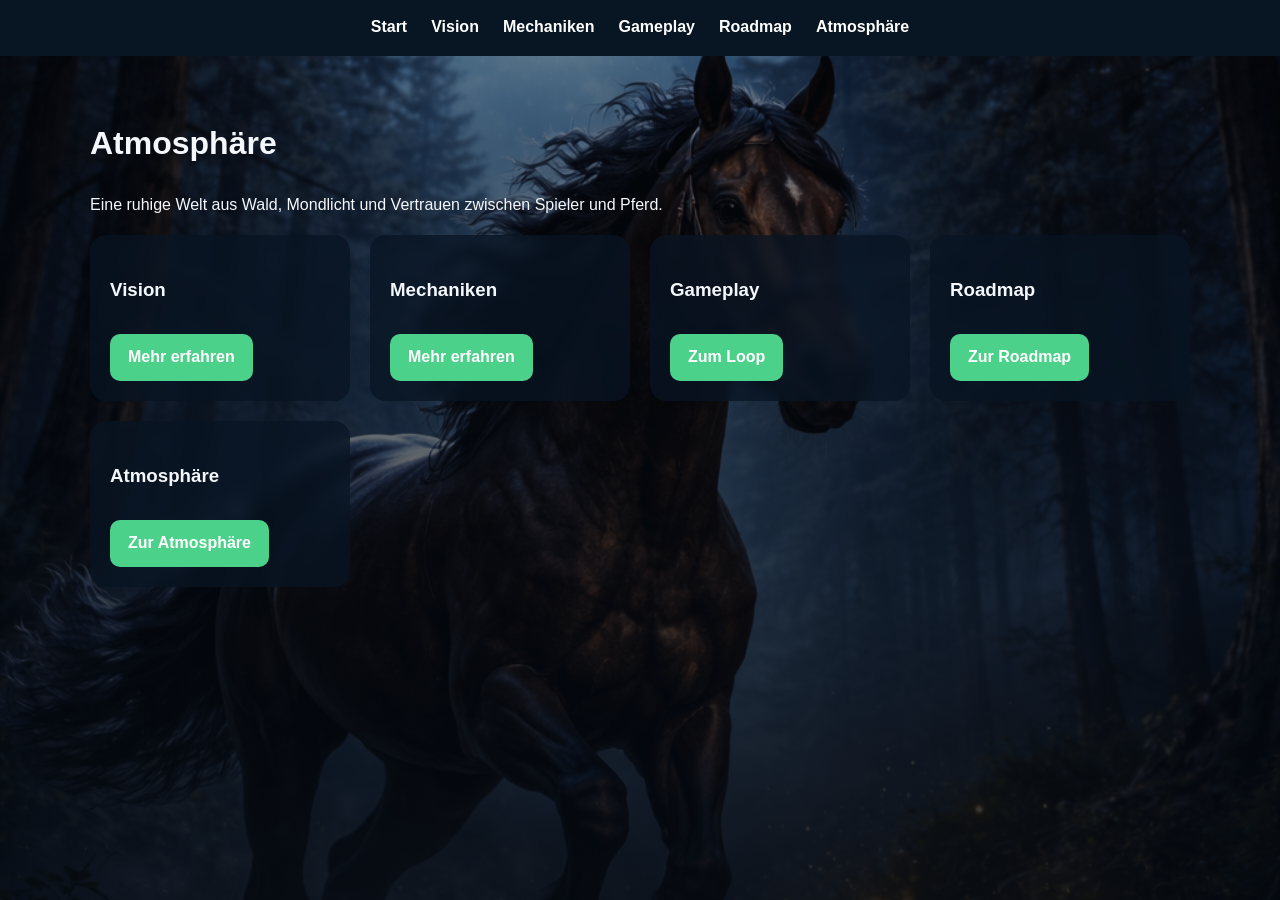
==== commit 9718e5e7: "Add files via upload" ====
--- a/docs/atmosphaere.html
+++ b/docs/atmosphaere.html
@@ -1,257 +1,101 @@
-<!DOCTYPE html><html lang="de"><head><meta charset="UTF-8"><meta name="viewport" content="width=device-width, initial-scale=1.0"><title>LITBOH</title><style>
-:root{
-  --bg-top: rgba(6,12,20,0.26);
-  --bg-bottom: rgba(4,10,18,0.82);
-  --surface: rgba(8,18,30,0.74);
-  --border: rgba(255,255,255,0.08);
-  --text: #f4f7fb;
-  --muted: #c7d3df;
-  --accent: #49c67d;
-  --accent-hover: #2f9a5e;
-  --shadow: 0 18px 50px rgba(0,0,0,0.30);
-}
 
-*{box-sizing:border-box}
-html,body{margin:0;min-height:100%}
-html{scroll-behavior:smooth}
+<!DOCTYPE html>
+<html lang="de">
+<head>
+<meta charset="UTF-8">
+<meta name="viewport" content="width=device-width, initial-scale=1.0">
+<title>LITBOH</title>
+<style>
 
 body{
   font-family:"Segoe UI",Tahoma,Geneva,Verdana,sans-serif;
-  color:var(--text);
+  color:#f4f7fb;
   line-height:1.68;
   overflow-x:hidden;
   position:relative;
+  margin:0;
+
   background:
-    linear-gradient(var(--bg-top), var(--bg-bottom)),
-    url("46186d34-40a3-486b-9bfc-bcadb65a34c5.png") center top / min(1250px, 86vw) auto no-repeat fixed;
-  background-color:#07111c;
+    linear-gradient(rgba(6,12,20,0.35), rgba(4,10,18,0.85)),
+    url("46186d34-40a3-486b-9bfc-bcadb65a34c5.png");
+
+  background-size: cover;
+  background-position: center 30%;
+  background-repeat: no-repeat;
+  background-attachment: fixed;
 }
-
-/* softer full fill on smaller screens */
-@media (max-width: 980px){
-  body{
-    background:
-      linear-gradient(rgba(6,12,20,0.26), rgba(4,10,18,0.84)),
-      url("46186d34-40a3-486b-9bfc-bcadb65a34c5.png") center center / cover no-repeat scroll;
-  }
-}
-
-/* lightweight particles only, no second horse layer */
-html::before,
-html::after{
-  content:"";
-  position:fixed;
-  inset:0;
-  pointer-events:none;
-  z-index:0;
-}
-
-html::before{
-  background:
-    radial-gradient(circle at 14% 22%, rgba(255,255,255,0.82) 0 1.5px, transparent 4px),
-    radial-gradient(circle at 74% 18%, rgba(210,230,255,0.70) 0 1.5px, transparent 4px),
-    radial-gradient(circle at 48% 70%, rgba(180,210,255,0.58) 0 1.5px, transparent 4px),
-    radial-gradient(circle at 84% 62%, rgba(255,255,255,0.50) 0 1.2px, transparent 3px),
-    radial-gradient(circle at 24% 58%, rgba(205,225,255,0.58) 0 1.5px, transparent 4px);
-  filter:drop-shadow(0 0 8px rgba(210,230,255,0.35));
-  opacity:.88;
-}
-
-html::after{
-  background:
-    radial-gradient(circle at 11% 88%, rgba(255,215,120,0.72) 0 4px, transparent 10px),
-    radial-gradient(circle at 83% 75%, rgba(255,215,120,0.58) 0 3px, transparent 8px),
-    radial-gradient(circle at 72% 83%, rgba(255,215,120,0.45) 0 2px, transparent 6px),
-    radial-gradient(circle at 21% 92%, rgba(255,215,120,0.66) 0 5px, transparent 12px);
-  filter:blur(.2px) drop-shadow(0 0 8px rgba(255,200,90,0.40));
-  opacity:.78;
-}
-
-nav,header,main,footer{position:relative;z-index:1}
 
 nav{
   display:flex;
-  flex-wrap:wrap;
   justify-content:center;
   gap:1.5rem;
-  background:rgba(8,18,30,.84);
-  padding:.78rem 1rem;
+  background:#081522;
+  padding:0.9rem;
   position:sticky;
   top:0;
-  z-index:30;
-  border-bottom:1px solid rgba(255,255,255,.06);
-  backdrop-filter:blur(7px);
-  -webkit-backdrop-filter:blur(7px);
-}
-nav a{
-  color:var(--text);
-  text-decoration:none;
-  font-weight:700;
-  opacity:.88;
-  transition:opacity .18s, color .18s, transform .18s;
-}
-nav a:hover, nav a.active{
-  color:var(--accent);
-  opacity:1;
-  transform:translateY(-1px);
 }
 
-header{
-  padding:5.2rem 1rem 3.8rem;
-  text-align:center;
-  background:linear-gradient(to bottom, rgba(10,20,32,.42), rgba(10,20,32,.18));
-  backdrop-filter:blur(4px);
-  -webkit-backdrop-filter:blur(4px);
-  border-bottom:1px solid rgba(255,255,255,.07);
-  box-shadow:0 10px 30px rgba(0,0,0,.18);
+nav a{
+  color:white;
+  text-decoration:none;
+  font-weight:600;
 }
-.hero-panel{
-  max-width:860px;
-  margin:0 auto;
-  padding:1.45rem 1.25rem;
-  background:rgba(9,20,32,.26);
-  border:1px solid rgba(255,255,255,.06);
-  border-radius:20px;
-  backdrop-filter:blur(5px);
-  -webkit-backdrop-filter:blur(5px);
+
+.container{
+  max-width:1100px;
+  margin:auto;
+  padding:40px 20px;
 }
-header h1{
-  margin:0;
-  font-size:clamp(2.8rem,7vw,5rem);
-  line-height:1;
-  letter-spacing:.02em;
-  text-shadow:0 4px 16px rgba(0,0,0,.55);
+
+.card-grid{
+  display:grid;
+  grid-template-columns:repeat(auto-fit,minmax(240px,1fr));
+  gap:20px;
 }
-header p{
-  margin:1rem auto 0;
-  max-width:780px;
-  color:var(--muted);
-  font-size:clamp(1rem,2vw,1.18rem);
-  text-shadow:0 2px 8px rgba(0,0,0,.48);
+
+.card{
+  background:rgba(8,20,35,0.75);
+  border-radius:16px;
+  padding:20px;
+  backdrop-filter:blur(6px);
 }
-.hero-actions{margin-top:1.35rem}
 
 .btn{
   display:inline-block;
-  background:linear-gradient(180deg, var(--accent), #38ae69);
-  color:#fff;
-  padding:.86rem 1.6rem;
-  border-radius:13px;
-  font-weight:800;
+  margin-top:10px;
+  padding:10px 18px;
+  background:#4bd18a;
+  color:white;
+  border-radius:10px;
   text-decoration:none;
-  transition:transform .18s, box-shadow .18s, background .18s;
-  box-shadow:0 10px 22px rgba(73,198,125,.28);
-}
-.btn:hover{
-  background:linear-gradient(180deg, #56d28c, var(--accent-hover));
-  transform:translateY(-2px);
-  box-shadow:0 14px 26px rgba(73,198,125,.36);
+  font-weight:600;
 }
 
-main{
-  max-width:1200px;
-  margin:2.1rem auto 0;
-  padding:0 1rem 3rem;
-}
+</style>
+</head>
+<body>
 
-.section-shell{
-  margin-bottom:2rem;
-  background:rgba(9,20,32,.42);
-  border:1px solid rgba(255,255,255,.06);
-  border-radius:28px;
-  padding:1.35rem;
-  backdrop-filter:blur(7px);
-  -webkit-backdrop-filter:blur(7px);
-  box-shadow:var(--shadow);
-}
-.section-title{
-  margin:0 0 .6rem;
-  font-size:clamp(1.95rem,4vw,3rem);
-  line-height:1.08;
-}
-.section-lead{
-  margin:0 0 1rem;
-  color:var(--muted);
-  max-width:920px;
-}
+<nav>
+<a href="index.html">Start</a>
+<a href="vision.html">Vision</a>
+<a href="mechaniken.html">Mechaniken</a>
+<a href="gameplay-loop.html">Gameplay</a>
+<a href="roadmap.html">Roadmap</a>
+<a href="atmosphaere.html">Atmosphäre</a>
+</nav>
 
-.card{
-  background:linear-gradient(180deg, rgba(7,18,31,.84), rgba(5,14,24,.68));
-  border:1px solid var(--border);
-  border-radius:18px;
-  padding:1.25rem;
-  box-shadow:0 12px 28px rgba(0,0,0,.20), inset 0 0 0 1px rgba(255,255,255,.02);
-  margin-bottom:1rem;
-  transition:transform .22s ease, box-shadow .22s ease, border-color .22s ease;
-}
-.card:hover{
-  transform:translateY(-4px);
-  box-shadow:0 18px 36px rgba(0,0,0,.28);
-  border-color:rgba(73,198,125,.22);
-}
-.card h3{margin:.05rem 0 .55rem;font-size:1.26rem}
-.card p:last-child{margin-bottom:0}
+<div class="container">
+<h1>Atmosphäre</h1>
+<p>Eine ruhige Welt aus Wald, Mondlicht und Vertrauen zwischen Spieler und Pferd.</p>
 
-.grid{display:grid;gap:1rem}
-.grid.two{grid-template-columns:repeat(2,minmax(0,1fr))}
-.grid.three{grid-template-columns:repeat(3,minmax(0,1fr))}
-.grid-item-wide{grid-column:2 / span 1}
+<div class="card-grid">
+<div class="card"><h3>Vision</h3><a class="btn" href="vision.html">Mehr erfahren</a></div>
+<div class="card"><h3>Mechaniken</h3><a class="btn" href="mechaniken.html">Mehr erfahren</a></div>
+<div class="card"><h3>Gameplay</h3><a class="btn" href="gameplay-loop.html">Zum Loop</a></div>
+<div class="card"><h3>Roadmap</h3><a class="btn" href="roadmap.html">Zur Roadmap</a></div>
+<div class="card"><h3>Atmosphäre</h3><a class="btn" href="atmosphaere.html">Zur Atmosphäre</a></div>
+</div>
+</div>
 
-.kpi{display:flex;align-items:flex-start;gap:.95rem}
-.kpi-badge{
-  width:44px;height:44px;flex:0 0 auto;border-radius:13px;
-  display:grid;place-items:center;background:rgba(73,198,125,.16);
-  color:#b5f5ce;border:1px solid rgba(73,198,125,.28);font-weight:800
-}
-.loop-list,.roadmap{display:grid;gap:.9rem}
-.loop-item{
-  display:flex;align-items:flex-start;gap:1rem;
-  background:linear-gradient(180deg, rgba(7,18,31,.78), rgba(5,14,24,.64));
-  border:1px solid rgba(255,255,255,.06);border-radius:18px;padding:1rem
-}
-.loop-number{
-  width:40px;height:40px;flex:0 0 auto;border-radius:13px;
-  display:grid;place-items:center;background:rgba(73,198,125,.18);
-  border:1px solid rgba(73,198,125,.3);color:#c1f7d6;font-weight:800
-}
-.roadmap-step{
-  padding:1.12rem 1.1rem 1.15rem 1.18rem;border-left:4px solid rgba(73,198,125,.66);
-  border-radius:18px;background:linear-gradient(180deg, rgba(7,18,31,.82), rgba(5,14,24,.68));
-  border:1px solid rgba(255,255,255,.06)
-}
-.roadmap-step small{
-  display:block;margin-bottom:.35rem;color:#9fe2bb;
-  text-transform:uppercase;letter-spacing:.08em;font-weight:800
-}
-.roadmap-step h3{margin:.1rem 0 .3rem}
-.quote-card{
-  font-size:clamp(1.05rem,2vw,1.2rem);
-  border-left:4px solid rgba(73,198,125,.62);
-  color:#e9eef5
-}
-footer{
-  text-align:center;color:var(--muted);padding:1.25rem 1rem 2.1rem;background:transparent
-}
-.footer-brand{
-  display:inline-block;padding:.4rem .9rem;border-radius:999px;
-  border:1px solid rgba(255,255,255,.08);background:rgba(7,18,31,.44);
-  backdrop-filter:blur(6px);-webkit-backdrop-filter:blur(6px);
-  text-transform:uppercase;font-weight:800;letter-spacing:.14em
-}
-
-@media (max-width:980px){
-  .grid.three,.grid.two{grid-template-columns:1fr}
-  .grid-item-wide{grid-column:auto}
-}
-@media (max-width:900px){
-  nav{gap:1rem;font-size:.96rem}
-  header{padding:4.6rem 1rem 3.6rem}
-  .hero-panel{padding:1.15rem 1rem}
-  .section-shell{border-radius:22px;padding:1rem}
-}
-@media (max-width:560px){
-  nav{gap:.8rem;font-size:.9rem}
-  header h1{font-size:2.5rem}
-  .btn{width:100%;text-align:center}
-}
-</style></head><body><nav><a href="index.html" class="">Start</a><a href="vision.html" class="">Vision</a><a href="mechaniken.html" class="">Mechaniken</a><a href="gameplay-loop.html" class="">Gameplay</a><a href="roadmap.html" class="">Roadmap</a><a href="atmosphaere.html" class="active">Atmosphäre</a></nav><header><div class="hero-panel"><h1>Atmosphäre</h1><p>Eine Welt, zu der Spieler immer wieder zurückkehren möchten.</p><div class="hero-actions"><a href="index.html" class="btn">Zurück zur Startseite</a></div></div></header><main><section class="section-shell"><h2 class="section-title">Atmosphäre</h2><p class="section-lead">Dieser Teil von LITBOH steht nicht einfach für Stimmung als Schlagwort, sondern für das Gefühl von Heimat. Die Welt soll ein Ort sein, an dem Spieler bleiben wollen – und zu dem sie immer wieder zurückkehren.</p><p class="section-lead">Zwischen Wäldern, stillen Wegen, Lichtpartikeln und offenen Landschaften entsteht eine ruhige Pferdewelt, in der man nicht nur Aufgaben erfüllt, sondern ankommt.</p></section><section class="section-shell"><div class="grid two"><div class="card"><h3>Ein Ort zum Zurückkehren</h3><p>LITBOH soll Spielern das Gefühl geben, dass diese Welt auf sie wartet – nicht nur als Spiel, sondern als vertrauter Ort.</p></div><div class="card"><h3>Ruhe & Natur</h3><p>Wälder, Nachtluft und weiche Lichtstimmungen schaffen eine Umgebung, die nicht hektisch ist, sondern einladend und warm.</p></div><div class="card"><h3>Dein eigener Hof</h3><p>Heimat entsteht auch durch den eigenen Reithof, Stall oder die kleine Farm – ein fester Ort, an dem Pferd und Spieler ankommen.</p></div><div class="card"><h3>Verbindung</h3><p>Das Zuhausegefühl entsteht nicht nur durch Orte, sondern durch die gemeinsame Zeit mit dem Pferd und die Verlässlichkeit dieser Beziehung.</p></div></div></section></main><footer><span class="footer-brand">LITBOH</span></footer></body></html>+</body>
+</html>
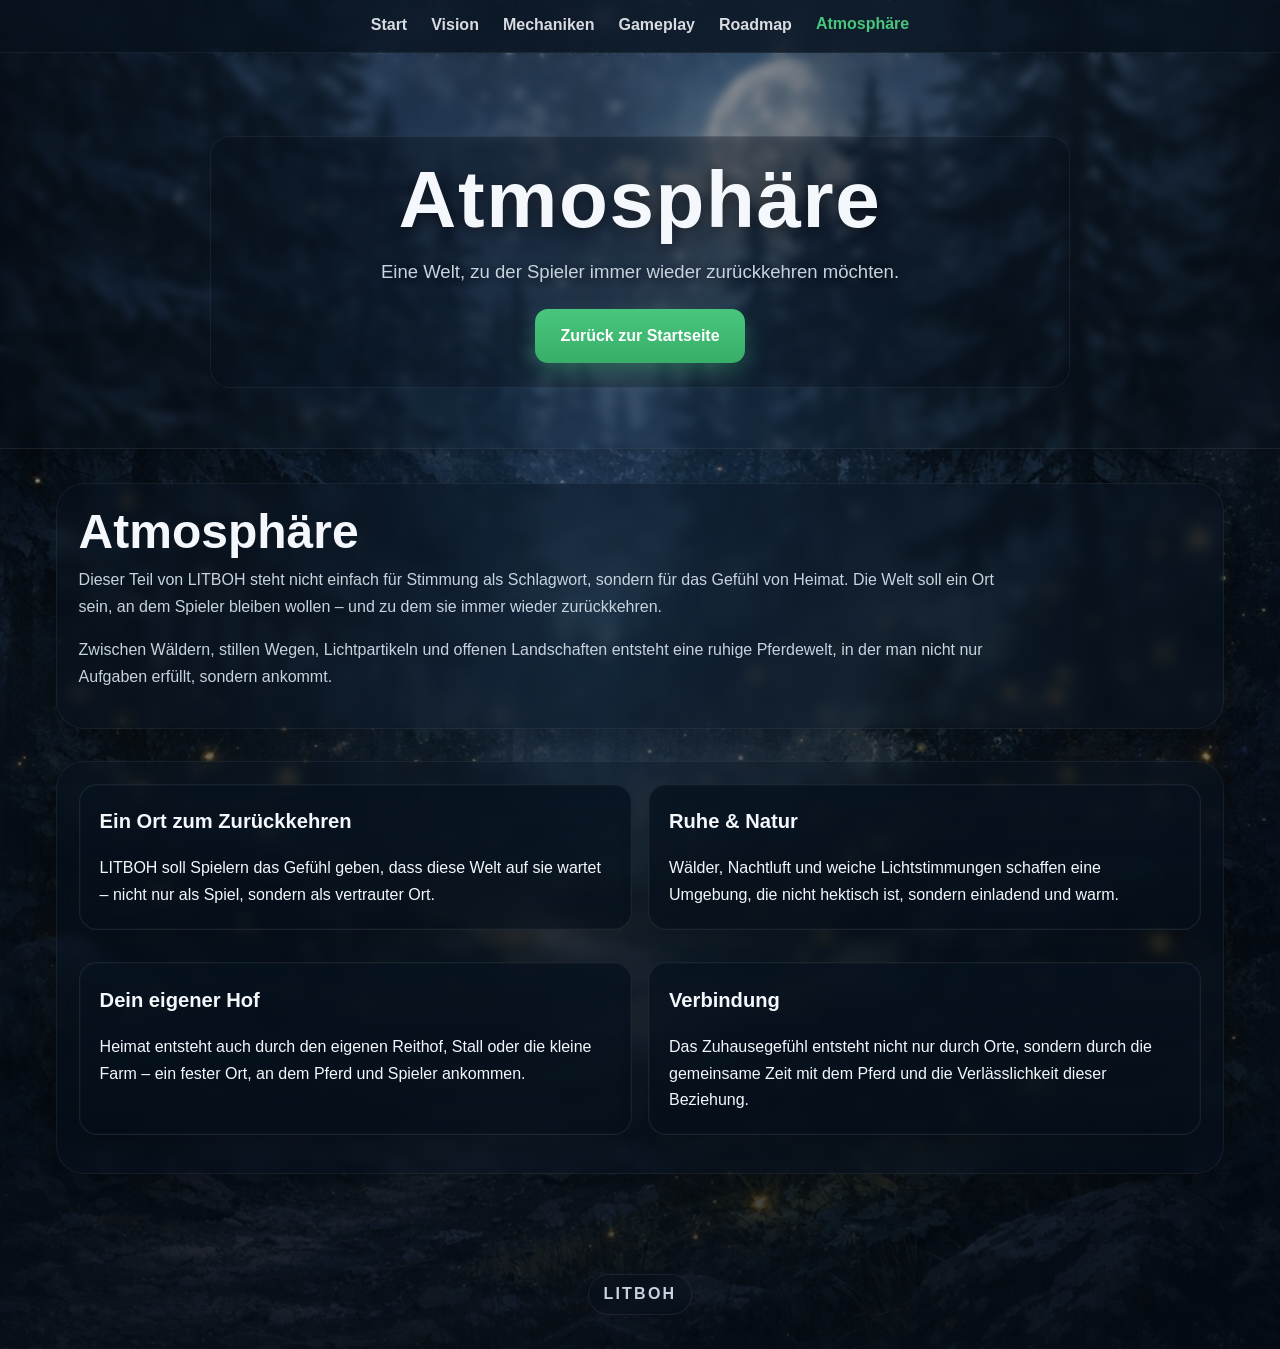
==== commit dc260113: "Add files via upload" ====
--- a/docs/atmosphaere.html
+++ b/docs/atmosphaere.html
@@ -1,4 +1,3 @@
-
 <!DOCTYPE html>
 <html lang="de">
 <head>
@@ -6,96 +5,326 @@
 <meta name="viewport" content="width=device-width, initial-scale=1.0">
 <title>LITBOH</title>
 <style>
-
-body{
-  font-family:"Segoe UI",Tahoma,Geneva,Verdana,sans-serif;
-  color:#f4f7fb;
-  line-height:1.68;
-  overflow-x:hidden;
-  position:relative;
-  margin:0;
-
+:root {
+  --bg-top: rgba(6,12,20,0.18);
+  --bg-bottom: rgba(4,10,18,0.78);
+  --surface: rgba(8,18,30,0.74);
+  --border: rgba(255,255,255,0.08);
+  --text: #f4f7fb;
+  --muted: #c7d3df;
+  --accent: #49c67d;
+  --accent-hover: #2f9a5e;
+  --shadow: 0 18px 50px rgba(0,0,0,0.30);
+}
+
+* { box-sizing: border-box; }
+html, body { margin: 0; min-height: 100%; }
+html { scroll-behavior: smooth; }
+
+body {
+  font-family: "Segoe UI", Tahoma, Geneva, Verdana, sans-serif;
+  color: var(--text);
+  line-height: 1.68;
+  overflow-x: hidden;
+  position: relative;
   background:
-    linear-gradient(rgba(6,12,20,0.35), rgba(4,10,18,0.85)),
-    url("46186d34-40a3-486b-9bfc-bcadb65a34c5.png");
-
-  background-size: cover;
-  background-position: center 30%;
-  background-repeat: no-repeat;
-  background-attachment: fixed;
-}
-
-nav{
-  display:flex;
-  justify-content:center;
-  gap:1.5rem;
-  background:#081522;
-  padding:0.9rem;
-  position:sticky;
-  top:0;
-}
-
-nav a{
-  color:white;
-  text-decoration:none;
-  font-weight:600;
-}
-
-.container{
-  max-width:1100px;
-  margin:auto;
-  padding:40px 20px;
-}
-
-.card-grid{
-  display:grid;
-  grid-template-columns:repeat(auto-fit,minmax(240px,1fr));
-  gap:20px;
-}
-
-.card{
-  background:rgba(8,20,35,0.75);
-  border-radius:16px;
-  padding:20px;
-  backdrop-filter:blur(6px);
-}
-
-.btn{
-  display:inline-block;
-  margin-top:10px;
-  padding:10px 18px;
-  background:#4bd18a;
-  color:white;
-  border-radius:10px;
-  text-decoration:none;
-  font-weight:600;
-}
-
+    linear-gradient(var(--bg-top), var(--bg-bottom)),
+    url("mondschein_im_nebligen_waldpfad.png") center center / cover no-repeat fixed;
+  background-color: #07111c;
+}
+
+@media (max-width: 900px) {
+  body {
+    background:
+      linear-gradient(rgba(6,12,20,0.24), rgba(4,10,18,0.82)),
+      url("mondschein_im_nebligen_waldpfad.png") center center / cover no-repeat scroll;
+  }
+}
+
+body::before {
+  content: "";
+  position: fixed;
+  inset: 0;
+  pointer-events: none;
+  z-index: 0;
+  background:
+    radial-gradient(circle at 14% 22%, rgba(255,255,255,0.78) 0 1.5px, transparent 4px),
+    radial-gradient(circle at 74% 18%, rgba(210,230,255,0.64) 0 1.5px, transparent 4px),
+    radial-gradient(circle at 48% 70%, rgba(180,210,255,0.54) 0 1.5px, transparent 4px),
+    radial-gradient(circle at 84% 62%, rgba(255,255,255,0.42) 0 1.2px, transparent 3px);
+  filter: drop-shadow(0 0 8px rgba(210,230,255,0.28));
+  opacity: .82;
+}
+
+body::after {
+  content: "";
+  position: fixed;
+  inset: 0;
+  pointer-events: none;
+  z-index: 0;
+  background:
+    radial-gradient(circle at 11% 88%, rgba(255,215,120,0.52) 0 4px, transparent 10px),
+    radial-gradient(circle at 83% 75%, rgba(255,215,120,0.42) 0 3px, transparent 8px),
+    radial-gradient(circle at 72% 83%, rgba(255,215,120,0.34) 0 2px, transparent 6px),
+    radial-gradient(circle at 21% 92%, rgba(255,215,120,0.48) 0 5px, transparent 12px);
+  filter: blur(.2px) drop-shadow(0 0 8px rgba(255,200,90,0.28));
+  opacity: .68;
+}
+
+nav, header, main, footer { position: relative; z-index: 1; }
+
+nav {
+  display: flex;
+  flex-wrap: wrap;
+  justify-content: center;
+  gap: 1.5rem;
+  background: rgba(8,18,30,.84);
+  padding: .78rem 1rem;
+  position: sticky;
+  top: 0;
+  z-index: 30;
+  border-bottom: 1px solid rgba(255,255,255,.06);
+  backdrop-filter: blur(7px);
+  -webkit-backdrop-filter: blur(7px);
+}
+
+nav a {
+  color: var(--text);
+  text-decoration: none;
+  font-weight: 700;
+  opacity: .88;
+  transition: opacity .18s, color .18s, transform .18s;
+}
+
+nav a:hover,
+nav a.active {
+  color: var(--accent);
+  opacity: 1;
+  transform: translateY(-1px);
+}
+
+header {
+  padding: 5.2rem 1rem 3.8rem;
+  text-align: center;
+  background: linear-gradient(to bottom, rgba(10,20,32,.34), rgba(10,20,32,.12));
+  backdrop-filter: blur(4px);
+  -webkit-backdrop-filter: blur(4px);
+  border-bottom: 1px solid rgba(255,255,255,.07);
+  box-shadow: 0 10px 30px rgba(0,0,0,.18);
+}
+
+.hero-panel {
+  max-width: 860px;
+  margin: 0 auto;
+  padding: 1.45rem 1.25rem;
+  background: rgba(9,20,32,.24);
+  border: 1px solid rgba(255,255,255,.06);
+  border-radius: 20px;
+  backdrop-filter: blur(5px);
+  -webkit-backdrop-filter: blur(5px);
+}
+
+header h1 {
+  margin: 0;
+  font-size: clamp(2.8rem, 7vw, 5rem);
+  line-height: 1;
+  letter-spacing: .02em;
+  text-shadow: 0 4px 16px rgba(0,0,0,.55);
+}
+
+header p {
+  margin: 1rem auto 0;
+  max-width: 780px;
+  color: var(--muted);
+  font-size: clamp(1rem, 2vw, 1.16rem);
+  text-shadow: 0 2px 8px rgba(0,0,0,.48);
+}
+
+.hero-actions { margin-top: 1.35rem; }
+
+.btn {
+  display: inline-block;
+  background: linear-gradient(180deg, var(--accent), #38ae69);
+  color: #fff;
+  padding: .86rem 1.6rem;
+  border-radius: 13px;
+  font-weight: 800;
+  text-decoration: none;
+  transition: transform .18s, box-shadow .18s, background .18s;
+  box-shadow: 0 10px 22px rgba(73,198,125,.28);
+}
+
+.btn:hover {
+  background: linear-gradient(180deg, #56d28c, var(--accent-hover));
+  transform: translateY(-2px);
+  box-shadow: 0 14px 26px rgba(73,198,125,.36);
+}
+
+main {
+  max-width: 1200px;
+  margin: 2.1rem auto 0;
+  padding: 0 1rem 3rem;
+}
+
+.section-shell {
+  margin-bottom: 2rem;
+  background: rgba(9,20,32,.44);
+  border: 1px solid rgba(255,255,255,.06);
+  border-radius: 28px;
+  padding: 1.35rem;
+  backdrop-filter: blur(7px);
+  -webkit-backdrop-filter: blur(7px);
+  box-shadow: var(--shadow);
+}
+
+.section-title {
+  margin: 0 0 .6rem;
+  font-size: clamp(1.95rem, 4vw, 3rem);
+  line-height: 1.08;
+}
+
+.section-lead {
+  margin: 0 0 1rem;
+  color: var(--muted);
+  max-width: 920px;
+}
+
+.card {
+  background: linear-gradient(180deg, rgba(7,18,31,.84), rgba(5,14,24,.68));
+  border: 1px solid var(--border);
+  border-radius: 18px;
+  padding: 1.25rem;
+  box-shadow: 0 12px 28px rgba(0,0,0,.20), inset 0 0 0 1px rgba(255,255,255,.02);
+  margin-bottom: 1rem;
+  transition: transform .22s ease, box-shadow .22s ease, border-color .22s ease;
+}
+
+.card:hover {
+  transform: translateY(-4px);
+  box-shadow: 0 18px 36px rgba(0,0,0,.28);
+  border-color: rgba(73,198,125,.22);
+}
+
+.card h3 { margin: .05rem 0 .55rem; font-size: 1.26rem; }
+.card p:last-child { margin-bottom: 0; }
+
+.grid { display: grid; gap: 1rem; }
+.grid.two { grid-template-columns: repeat(2, minmax(0,1fr)); }
+.grid.three { grid-template-columns: repeat(3, minmax(0,1fr)); }
+.grid-item-wide { grid-column: 2 / span 1; }
+
+.kpi {
+  display: flex;
+  align-items: flex-start;
+  gap: .95rem;
+}
+
+.kpi-badge {
+  width: 44px;
+  height: 44px;
+  flex: 0 0 auto;
+  border-radius: 13px;
+  display: grid;
+  place-items: center;
+  background: rgba(73,198,125,.16);
+  color: #b5f5ce;
+  border: 1px solid rgba(73,198,125,.28);
+  font-weight: 800;
+}
+
+.loop-list, .roadmap { display: grid; gap: .9rem; }
+
+.loop-item {
+  display: flex;
+  align-items: flex-start;
+  gap: 1rem;
+  background: linear-gradient(180deg, rgba(7,18,31,.78), rgba(5,14,24,.64));
+  border: 1px solid rgba(255,255,255,.06);
+  border-radius: 18px;
+  padding: 1rem;
+}
+
+.loop-number {
+  width: 40px;
+  height: 40px;
+  flex: 0 0 auto;
+  border-radius: 13px;
+  display: grid;
+  place-items: center;
+  background: rgba(73,198,125,.18);
+  border: 1px solid rgba(73,198,125,.3);
+  color: #c1f7d6;
+  font-weight: 800;
+}
+
+.roadmap-step {
+  padding: 1.12rem 1.1rem 1.15rem 1.18rem;
+  border-left: 4px solid rgba(73,198,125,.66);
+  border-radius: 18px;
+  background: linear-gradient(180deg, rgba(7,18,31,.82), rgba(5,14,24,.68));
+  border: 1px solid rgba(255,255,255,.06);
+}
+
+.roadmap-step small {
+  display: block;
+  margin-bottom: .35rem;
+  color: #9fe2bb;
+  text-transform: uppercase;
+  letter-spacing: .08em;
+  font-weight: 800;
+}
+
+.roadmap-step h3 { margin: .1rem 0 .3rem; }
+
+footer {
+  text-align: center;
+  color: var(--muted);
+  padding: 1.25rem 1rem 2.1rem;
+  background: transparent;
+}
+
+.footer-brand {
+  display: inline-block;
+  padding: .4rem .9rem;
+  border-radius: 999px;
+  border: 1px solid rgba(255,255,255,.08);
+  background: rgba(7,18,31,.44);
+  backdrop-filter: blur(6px);
+  -webkit-backdrop-filter: blur(6px);
+  text-transform: uppercase;
+  font-weight: 800;
+  letter-spacing: .14em;
+}
+
+@media (max-width: 980px) {
+  .grid.three, .grid.two { grid-template-columns: 1fr; }
+  .grid-item-wide { grid-column: auto; }
+}
+
+@media (max-width: 900px) {
+  nav { gap: 1rem; font-size: .96rem; }
+  header { padding: 4.6rem 1rem 3.6rem; }
+  .hero-panel { padding: 1.15rem 1rem; }
+  .section-shell { border-radius: 22px; padding: 1rem; }
+}
+
+@media (max-width: 560px) {
+  nav { gap: .8rem; font-size: .9rem; }
+  header h1 { font-size: 2.5rem; }
+  .btn { width: 100%; text-align: center; }
+}
 </style>
 </head>
 <body>
-
-<nav>
-<a href="index.html">Start</a>
-<a href="vision.html">Vision</a>
-<a href="mechaniken.html">Mechaniken</a>
-<a href="gameplay-loop.html">Gameplay</a>
-<a href="roadmap.html">Roadmap</a>
-<a href="atmosphaere.html">Atmosphäre</a>
-</nav>
-
-<div class="container">
-<h1>Atmosphäre</h1>
-<p>Eine ruhige Welt aus Wald, Mondlicht und Vertrauen zwischen Spieler und Pferd.</p>
-
-<div class="card-grid">
-<div class="card"><h3>Vision</h3><a class="btn" href="vision.html">Mehr erfahren</a></div>
-<div class="card"><h3>Mechaniken</h3><a class="btn" href="mechaniken.html">Mehr erfahren</a></div>
-<div class="card"><h3>Gameplay</h3><a class="btn" href="gameplay-loop.html">Zum Loop</a></div>
-<div class="card"><h3>Roadmap</h3><a class="btn" href="roadmap.html">Zur Roadmap</a></div>
-<div class="card"><h3>Atmosphäre</h3><a class="btn" href="atmosphaere.html">Zur Atmosphäre</a></div>
-</div>
-</div>
-
+<nav><a href="index.html" class="">Start</a><a href="vision.html" class="">Vision</a><a href="mechaniken.html" class="">Mechaniken</a><a href="gameplay-loop.html" class="">Gameplay</a><a href="roadmap.html" class="">Roadmap</a><a href="atmosphaere.html" class="active">Atmosphäre</a></nav>
+<header>
+  <div class="hero-panel">
+    <h1>Atmosphäre</h1>
+    <p>Eine Welt, zu der Spieler immer wieder zurückkehren möchten.</p>
+    <div class="hero-actions"><a href="index.html" class="btn">Zurück zur Startseite</a></div>
+  </div>
+</header>
+<main><section class="section-shell"><h2 class="section-title">Atmosphäre</h2><p class="section-lead">Dieser Teil von LITBOH steht nicht einfach für Stimmung als Schlagwort, sondern für das Gefühl von Heimat. Die Welt soll ein Ort sein, an dem Spieler bleiben wollen – und zu dem sie immer wieder zurückkehren.</p><p class="section-lead">Zwischen Wäldern, stillen Wegen, Lichtpartikeln und offenen Landschaften entsteht eine ruhige Pferdewelt, in der man nicht nur Aufgaben erfüllt, sondern ankommt.</p></section><section class="section-shell"><div class="grid two"><div class="card"><h3>Ein Ort zum Zurückkehren</h3><p>LITBOH soll Spielern das Gefühl geben, dass diese Welt auf sie wartet – nicht nur als Spiel, sondern als vertrauter Ort.</p></div><div class="card"><h3>Ruhe & Natur</h3><p>Wälder, Nachtluft und weiche Lichtstimmungen schaffen eine Umgebung, die nicht hektisch ist, sondern einladend und warm.</p></div><div class="card"><h3>Dein eigener Hof</h3><p>Heimat entsteht auch durch den eigenen Reithof, Stall oder die kleine Farm – ein fester Ort, an dem Pferd und Spieler ankommen.</p></div><div class="card"><h3>Verbindung</h3><p>Das Zuhausegefühl entsteht nicht nur durch Orte, sondern durch die gemeinsame Zeit mit dem Pferd und die Verlässlichkeit dieser Beziehung.</p></div></div></section></main>
+<footer><span class="footer-brand">LITBOH</span></footer>
 </body>
-</html>
+</html>
